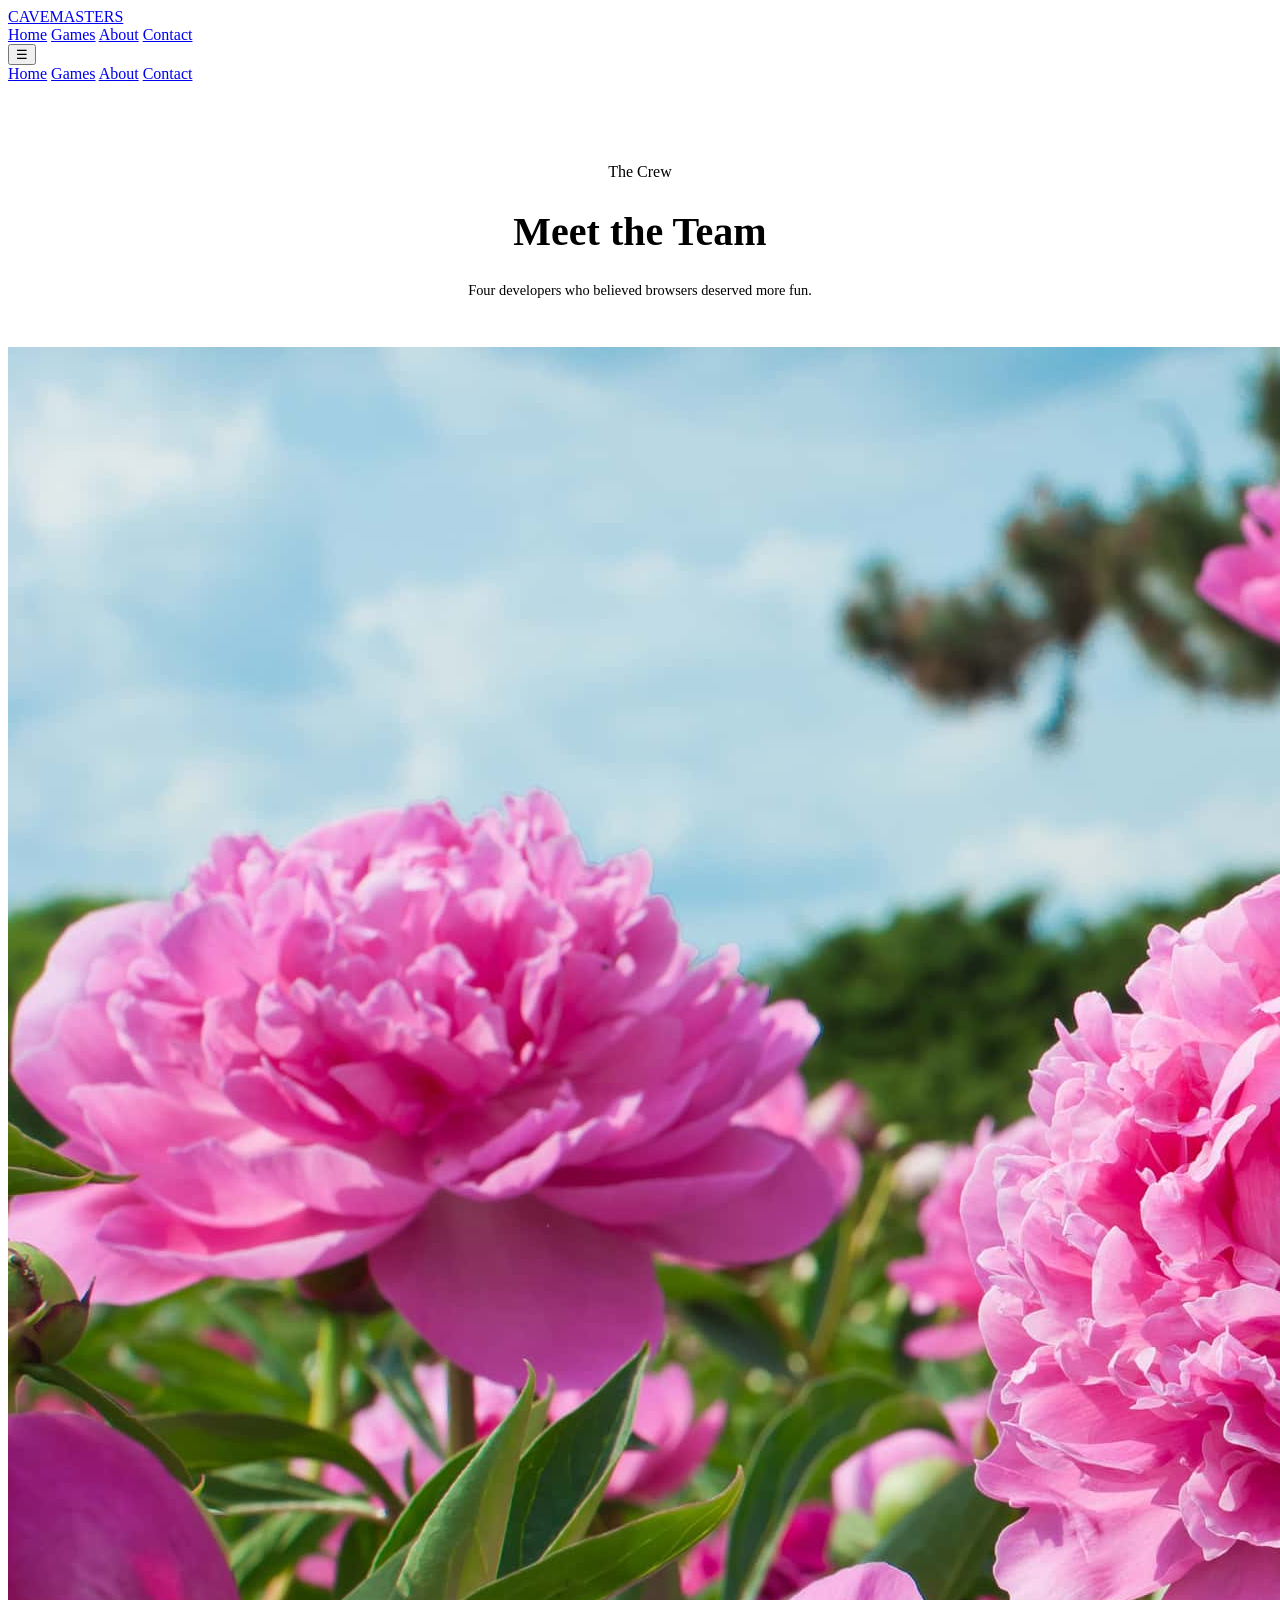
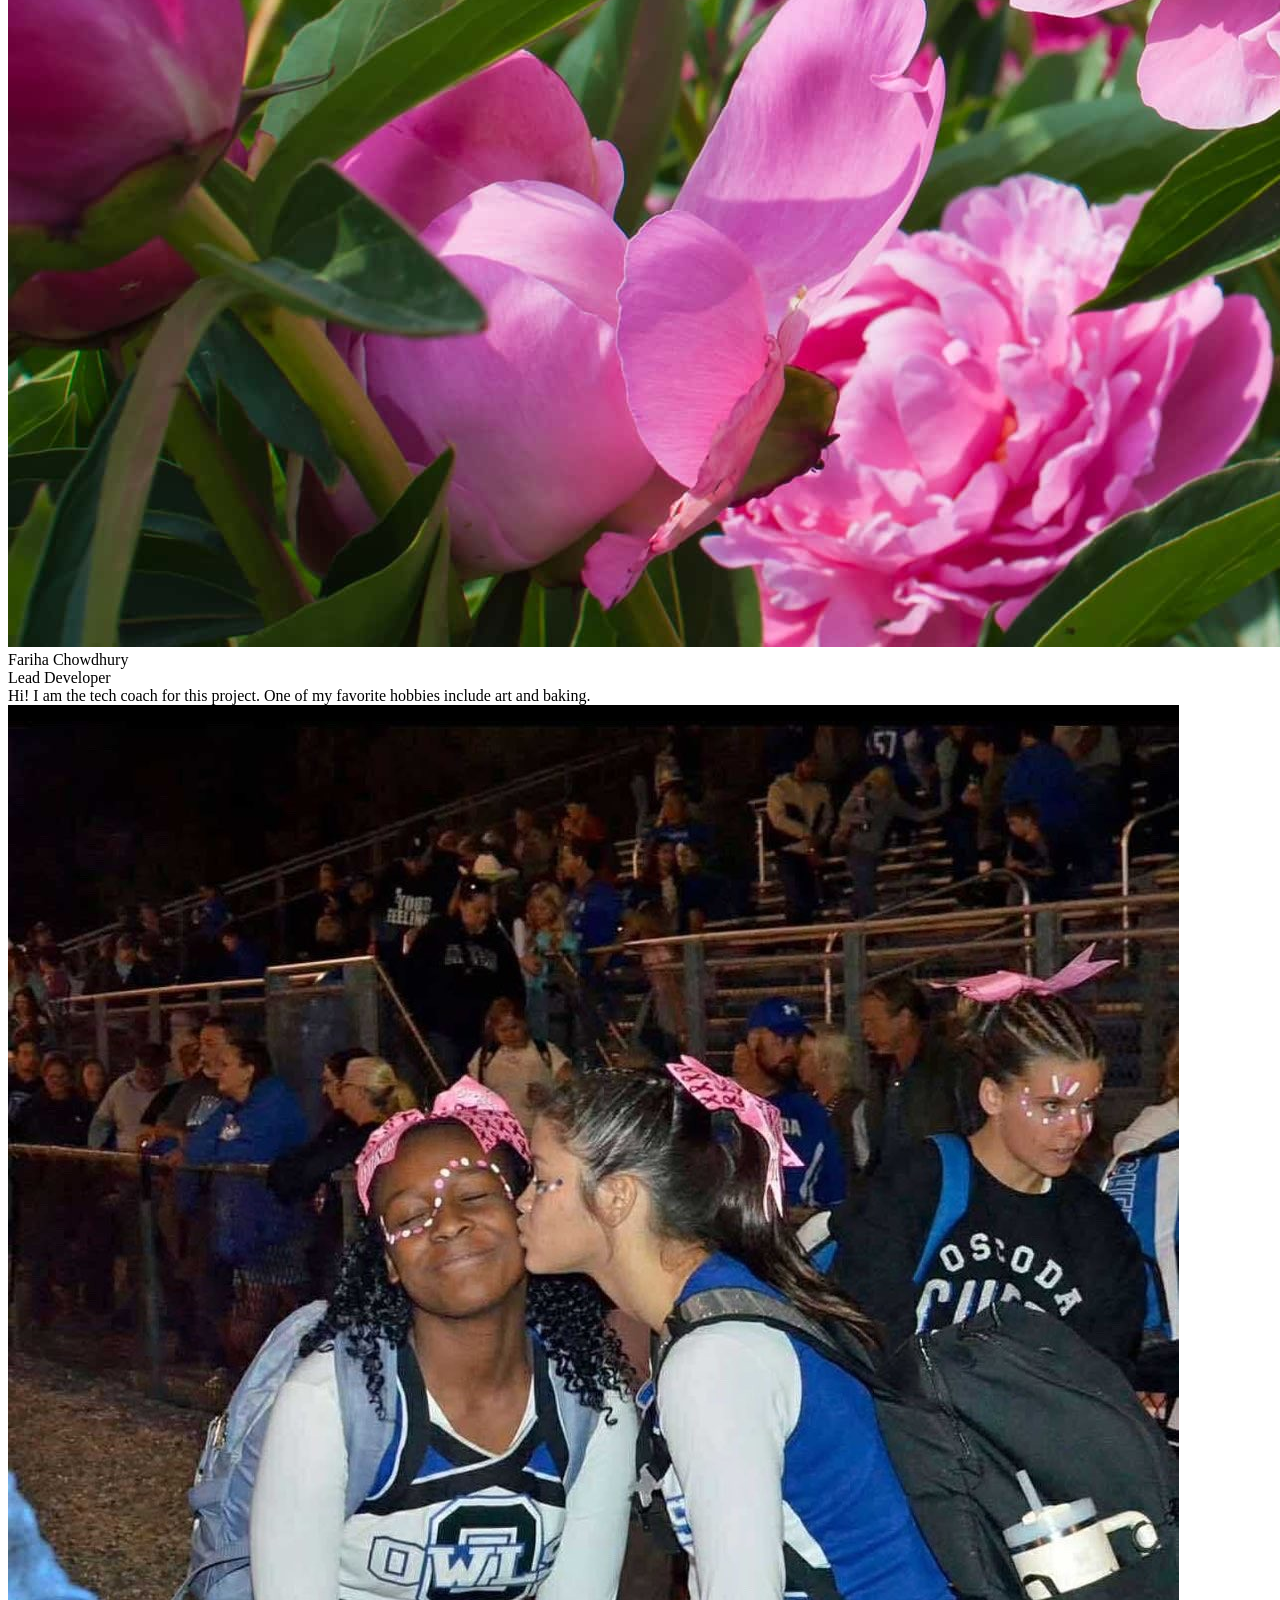
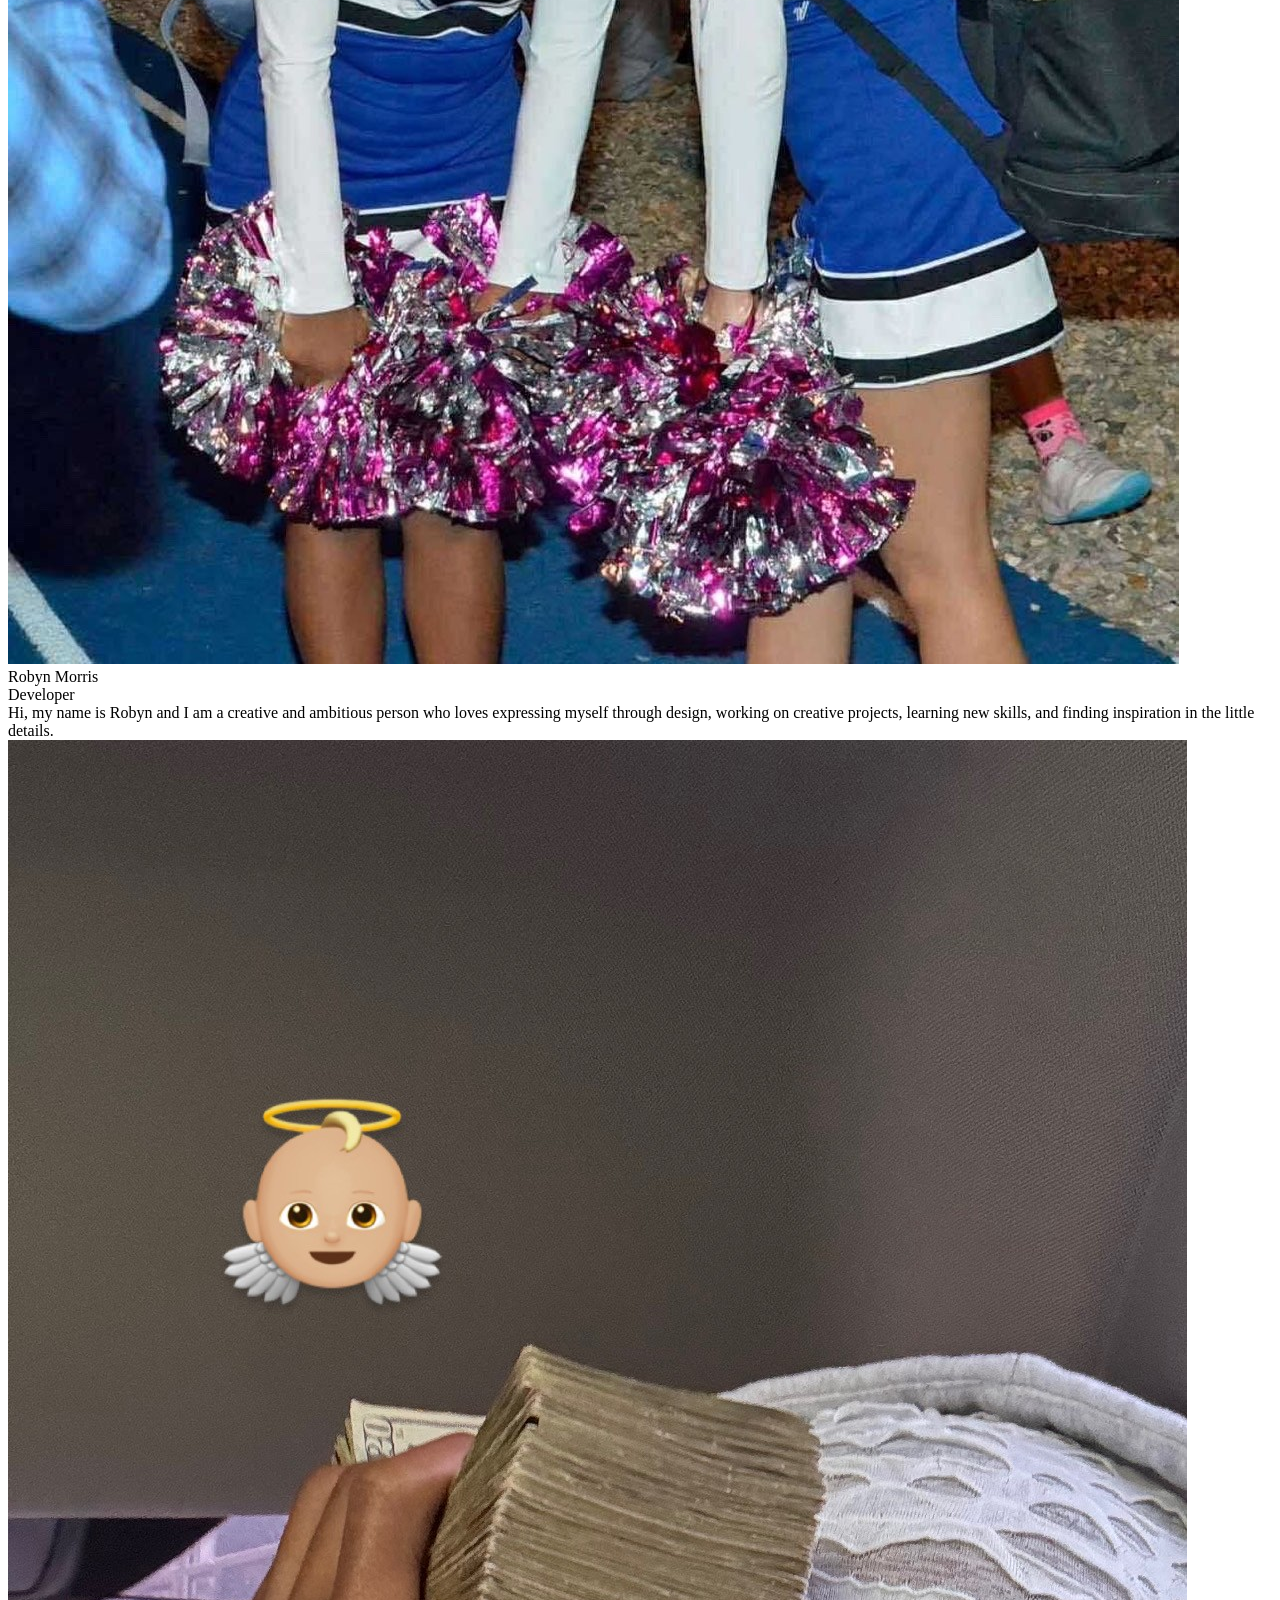
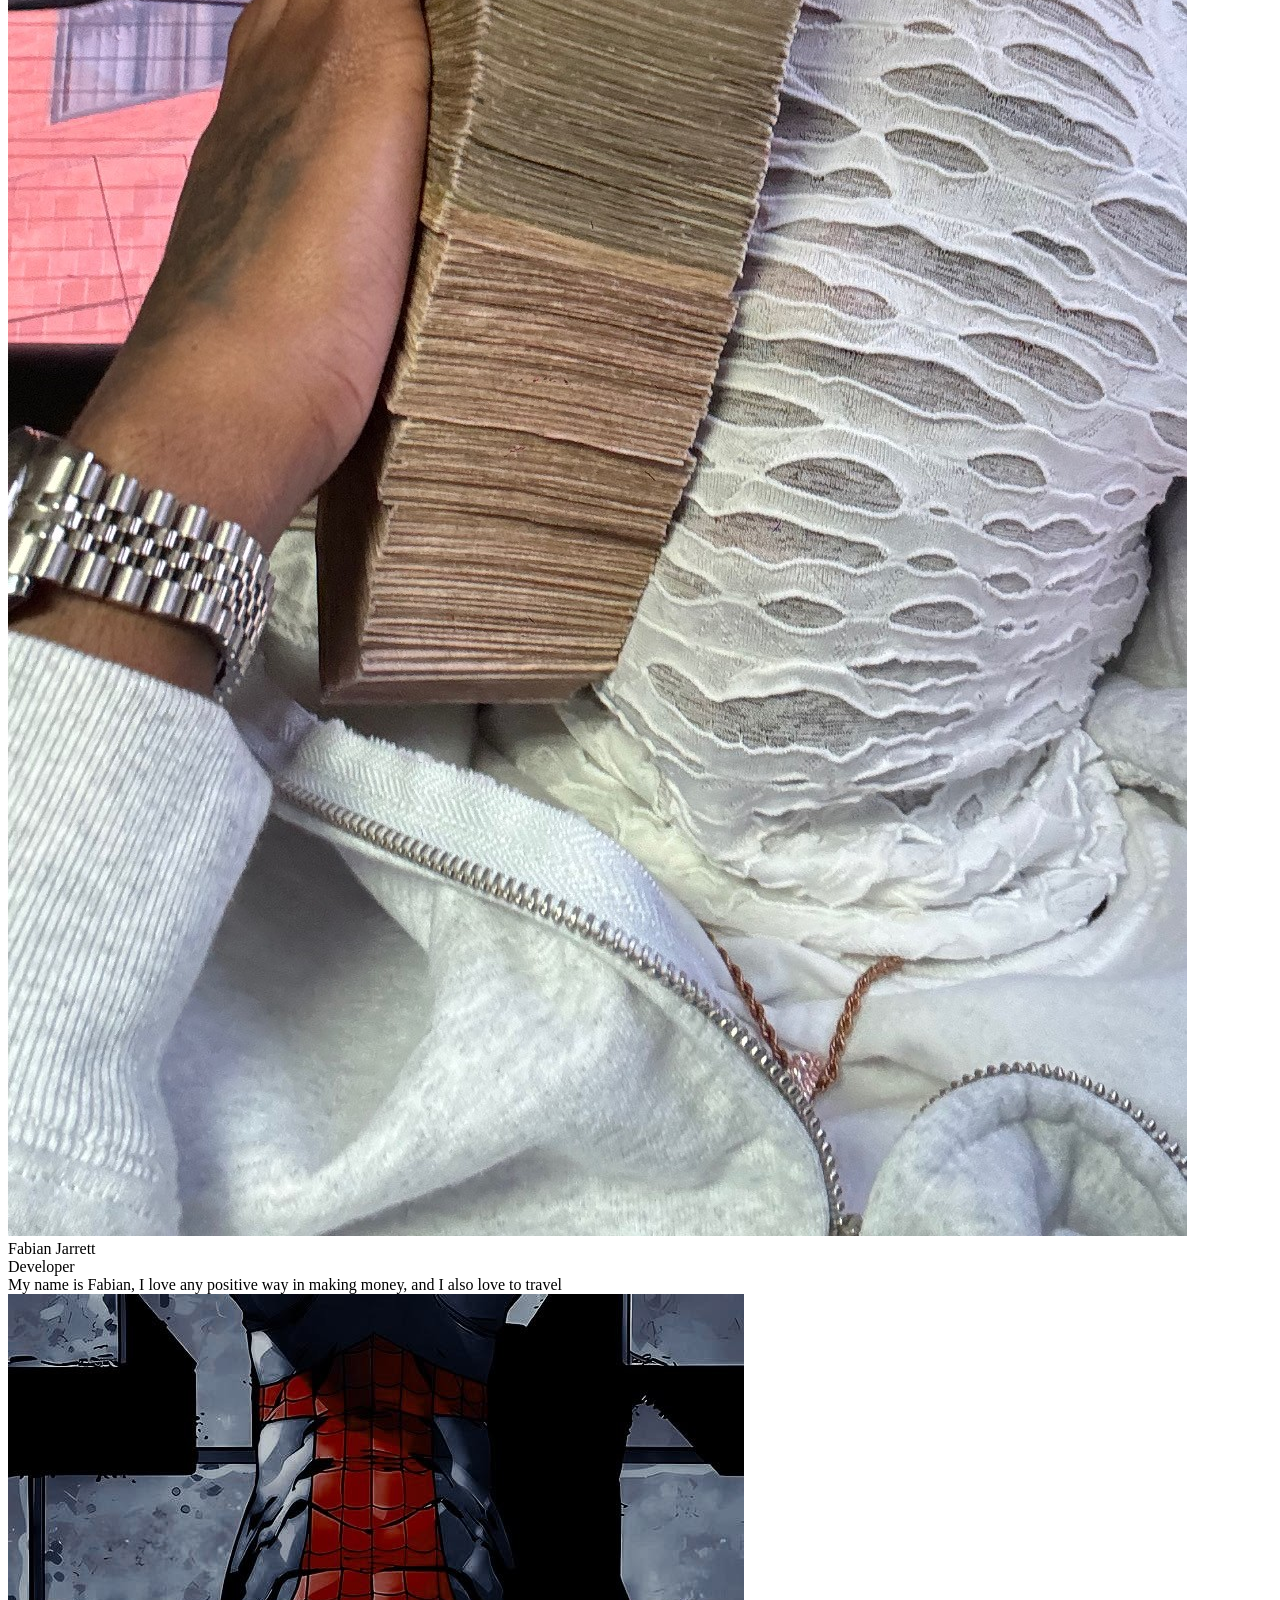
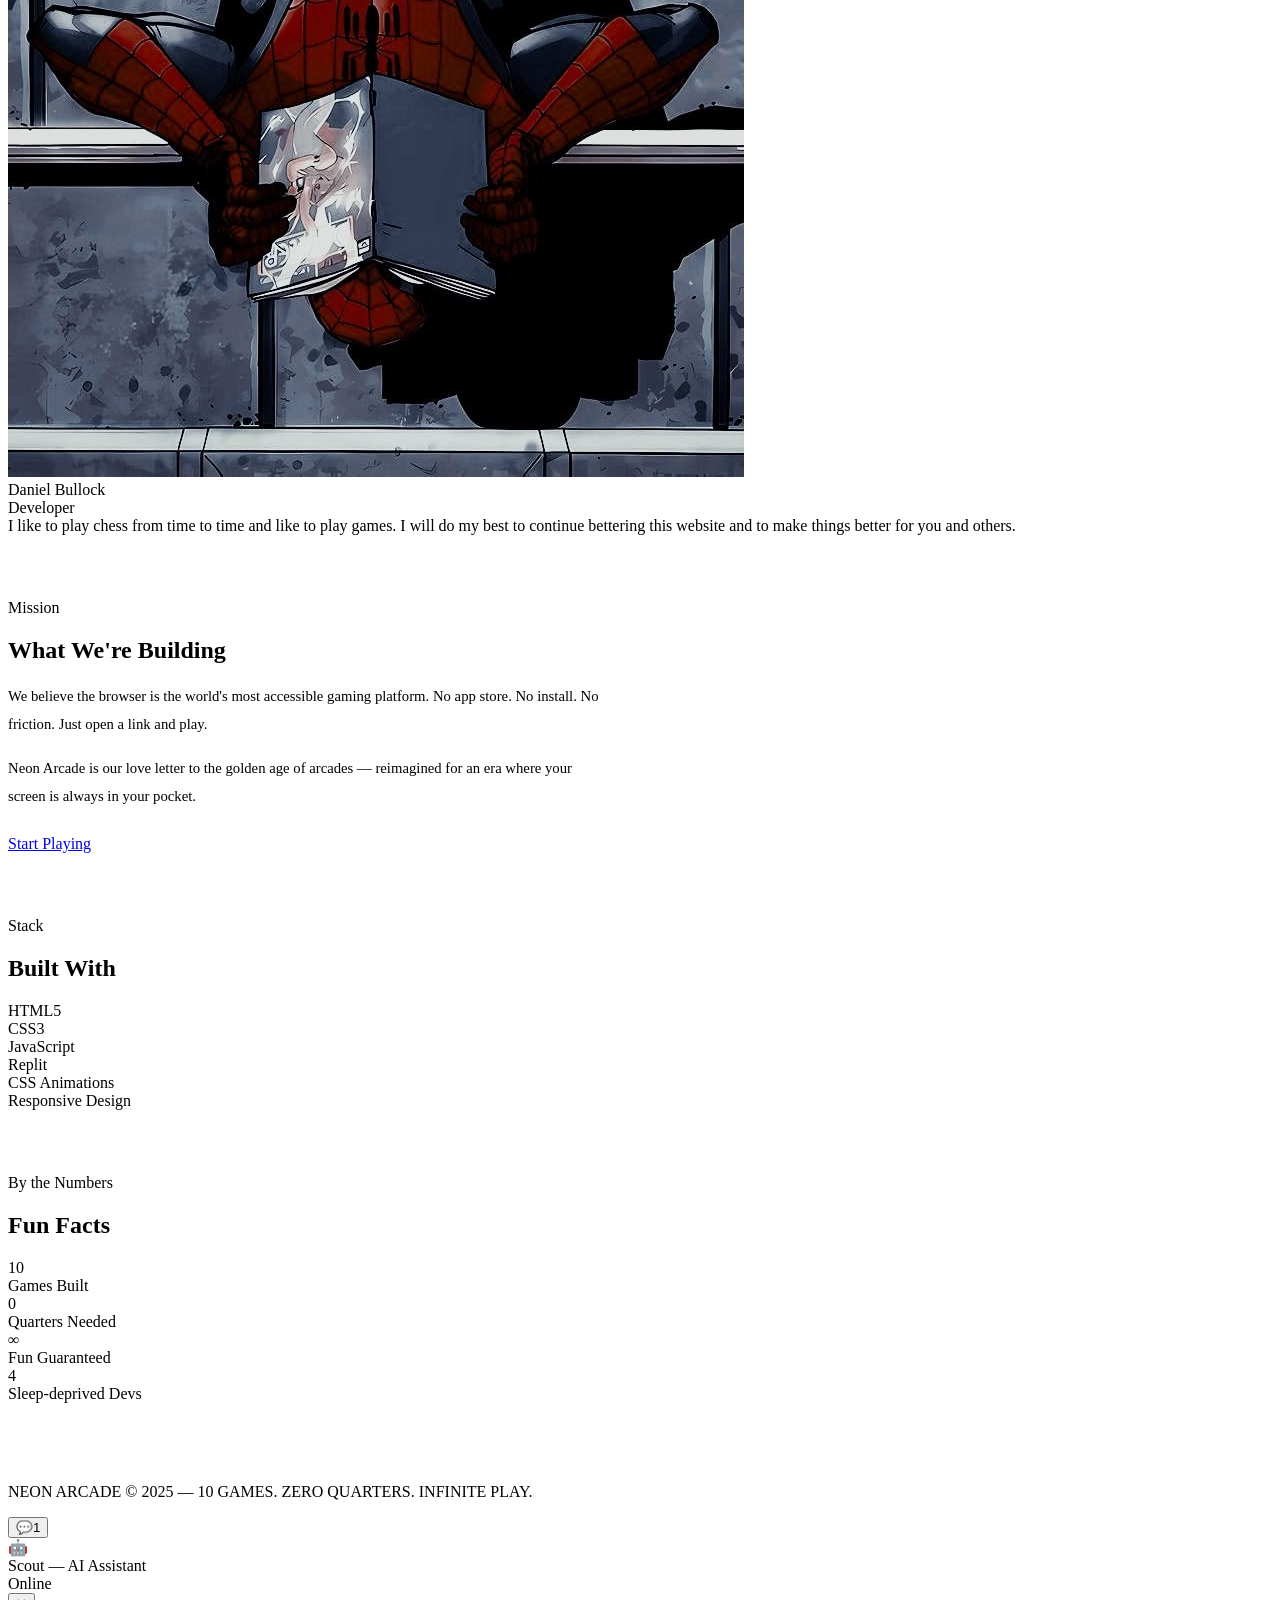
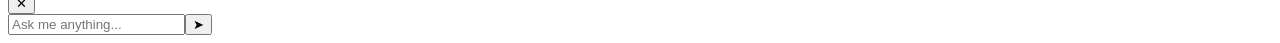
==== docs/about.html @ 4d3b4479 "Fix script source path in about.html" ====
<!DOCTYPE html>
<html lang="en">
<head>
  <meta charset="UTF-8" />
  <meta name="viewport" content="width=device-width, initial-scale=1.0" />
  <title>About — NEON ARCADE</title>
  <meta name="description" content="Meet the team behind Neon Arcade." />
  <link rel="preconnect" href="https://fonts.googleapis.com" />
  <link rel="preconnect" href="https://fonts.gstatic.com" crossorigin />
  <link href="https://fonts.googleapis.com/css2?family=Press+Start+2P&family=Inter:wght@300;400;500;600;700&family=JetBrains+Mono:wght@400;600&display=swap" rel="stylesheet" />
  <link rel="stylesheet" href="/style.css" />
</head>
<body>

  <nav id="navbar">
    <a href="index.html" class="nav-logo">CAVE<span>MASTERS</span></a>
    <div class="nav-links">
      <a href="index.html">Home</a>
      <a href="games.html">Games</a>
      <a href="about.html" class="active">About</a>
      <a href="contact.html">Contact</a>
    </div>
    <button class="nav-mobile-toggle" id="mobileToggle">&#9776;</button>
  </nav>

  <div id="mobile-menu" class="mobile-menu hidden">
    <a href="index.html">Home</a>
    <a href="games.html">Games</a>
    <a href="about.html">About</a>
    <a href="contact.html">Contact</a>
  </div>

  <main id="app">
    <div class="about-page">
      <div class="container">

        <div style="text-align:center;padding:4rem 0 3rem">
          <p class="section-label" style="justify-content:center">The Crew</p>
          <h1 class="section-title" style="font-size:2.5rem">Meet the <span>Team</span></h1>
          <p style="color:var(--text-muted);max-width:500px;margin:0 auto;font-size:0.9rem">Four developers who believed browsers deserved more fun.</p>
        </div>

        <div class="team-grid" style="margin-bottom:4rem">
          <div class="team-card">
             <div class="team-photo gold">
              <img src="Images/Fariha_Image.jpeg" alt="fariha chowdhury"
                onerror="this.style.display='none';this.parentElement.textContent='H'">
            </div>
            <div class="team-handle">Fariha Chowdhury</div>
            <div class="team-role">Lead Developer</div>
            <div class="team-bio">Hi! I am the tech coach for this project. One of my favorite hobbies include art and baking.</div>
          </div>
          <div class="team-card">
            <div class="team-photo gold">
              <img src="Images/Robyn_Image.jpg" alt="daniel bullock"
                onerror="this.style.display='none';this.parentElement.textContent='H'">
            </div>
            <div class="team-handle">Robyn Morris</div>
            <div class="team-role">Developer</div>
            <div class="team-bio">Hi, my name is Robyn and I am a creative and ambitious person who loves expressing myself through design, working on creative projects, learning new skills, and finding inspiration in the little details.</div>
          </div>
          <div class="team-card">
            <div class="team-photo gold">
              <img src="Images/Fabian_Image.jpg" alt="daniel bullock"
                onerror="this.style.display='none';this.parentElement.textContent='H'">
            </div>
            <div class="team-handle">Fabian Jarrett</div>
            <div class="team-role">Developer</div>
            <div class="team-bio">My name is Fabian, I love any positive way in making money, and I also love to travel</div>
          </div>
          <div class="team-card">
            <div class="team-photo gold">
              <img src="Images/Daniel_Image.jpg" alt="daniel bullock"
                onerror="this.style.display='none';this.parentElement.textContent='H'">
            </div>
            <div class="team-handle">Daniel Bullock</div>
            <div class="team-role">Developer</div>
            <div class="team-bio">I like to play chess from time to time and like to play games. I will do my best to continue bettering this website and to make things better for you and others.</div>
          </div>
        </div>

        <div style="margin-bottom:4rem">
          <p class="section-label">Mission</p>
          <h2 class="section-title">What We're <span>Building</span></h2>
          <p style="color:var(--text-muted);line-height:1.9;max-width:600px;font-size:0.92rem;margin-bottom:1rem">We believe the browser is the world's most accessible gaming platform. No app store. No install. No friction. Just open a link and play.</p>
          <p style="color:var(--text-muted);line-height:1.9;max-width:600px;font-size:0.92rem;margin-bottom:1.5rem">Neon Arcade is our love letter to the golden age of arcades — reimagined for an era where your screen is always in your pocket.</p>
          <a href="games.html" class="btn btn-primary">Start Playing</a>
        </div>

        <div style="margin-bottom:4rem">
          <p class="section-label">Stack</p>
          <h2 class="section-title">Built <span>With</span></h2>
          <div class="tech-grid">
            <div class="tech-badge">HTML5</div>
            <div class="tech-badge">CSS3</div>
            <div class="tech-badge">JavaScript</div>
            <div class="tech-badge">Replit</div>
            <div class="tech-badge">CSS Animations</div>
            <div class="tech-badge">Responsive Design</div>
          </div>
        </div>

        <div style="padding-bottom:4rem">
          <p class="section-label">By the Numbers</p>
          <h2 class="section-title">Fun <span>Facts</span></h2>
          <div class="fun-facts-grid">
            <div class="fun-fact"><div class="value">10</div><div class="label">Games Built</div></div>
            <div class="fun-fact"><div class="value">0</div><div class="label">Quarters Needed</div></div>
            <div class="fun-fact"><div class="value">∞</div><div class="label">Fun Guaranteed</div></div>
            <div class="fun-fact"><div class="value">4</div><div class="label">Sleep-deprived Devs</div></div>
          </div>
        </div>

      </div>
    </div>
  </main>

  <footer>
    <p>NEON ARCADE &copy; 2025 &mdash; 10 GAMES. ZERO QUARTERS. INFINITE PLAY.</p>
  </footer>

  <script src="app.js"></script>
</body>
</html>
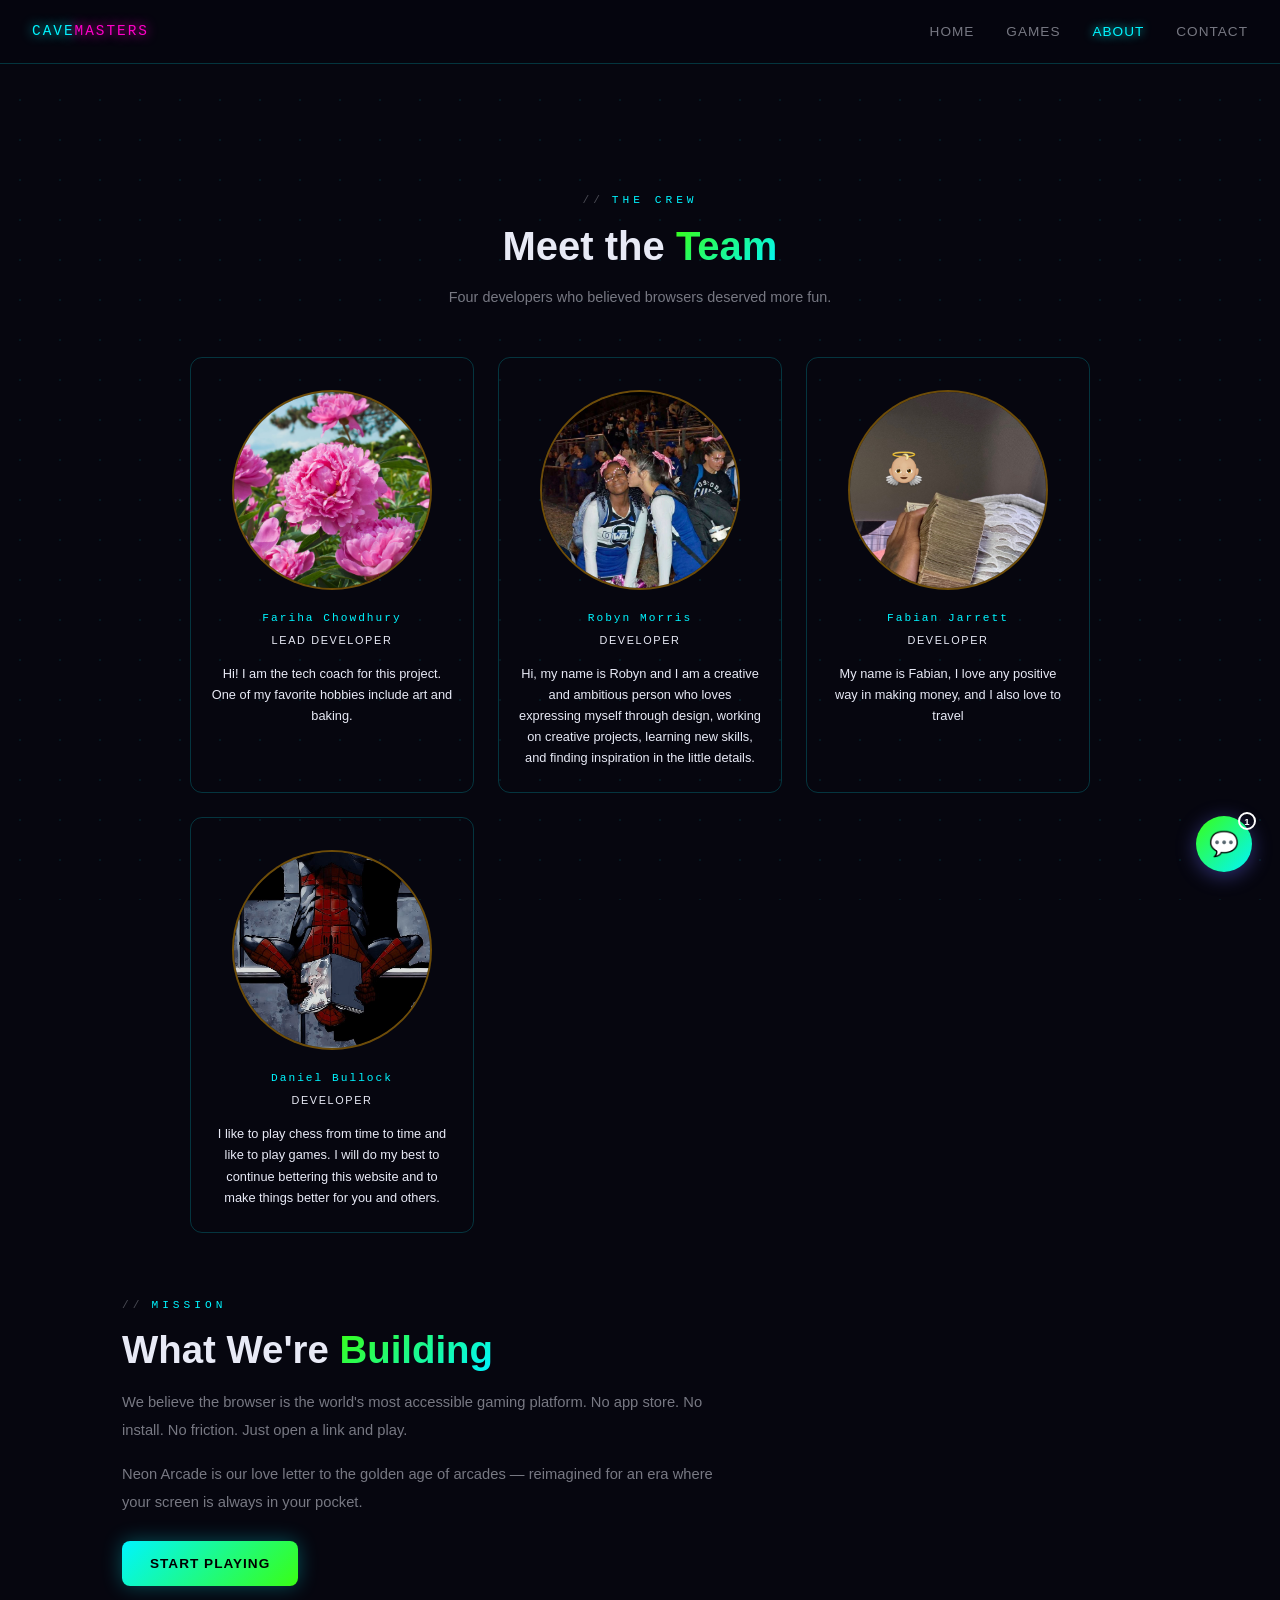
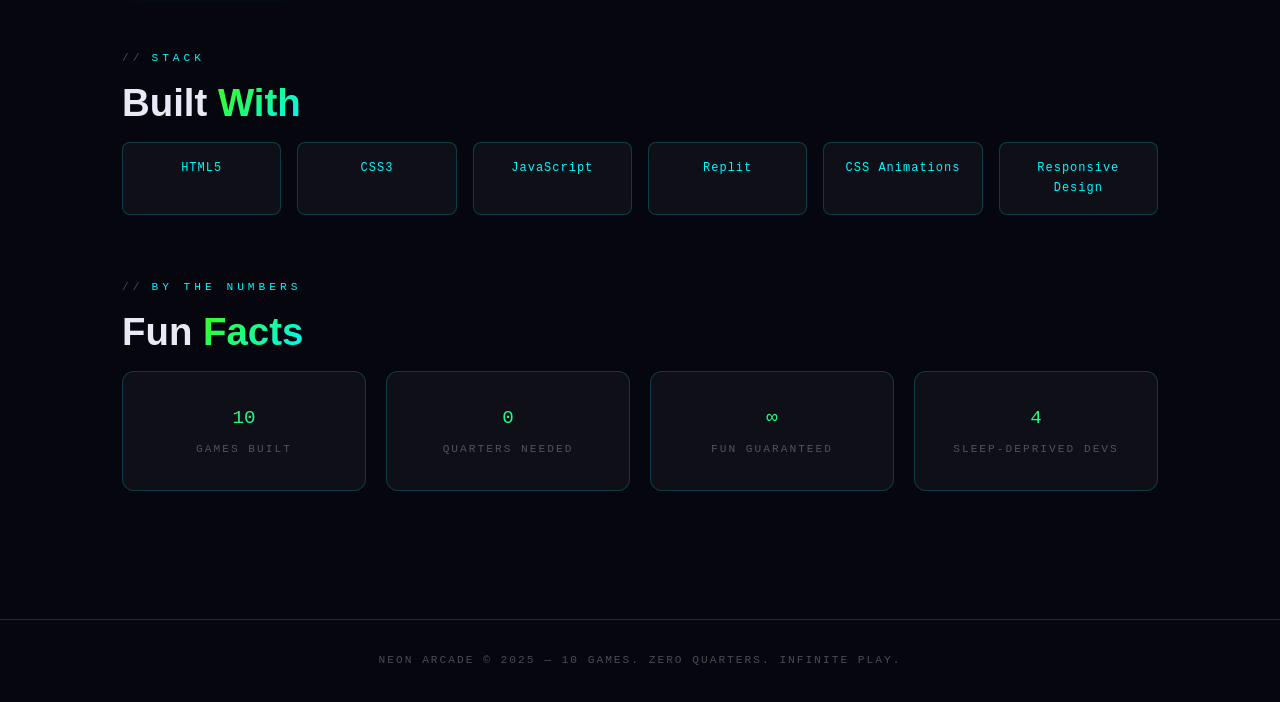
==== commit 44950352: "Fix stylesheet link path in about.html" ====
--- a/docs/about.html
+++ b/docs/about.html
@@ -8,7 +8,7 @@
   <link rel="preconnect" href="https://fonts.googleapis.com" />
   <link rel="preconnect" href="https://fonts.gstatic.com" crossorigin />
   <link href="https://fonts.googleapis.com/css2?family=Press+Start+2P&family=Inter:wght@300;400;500;600;700&family=JetBrains+Mono:wght@400;600&display=swap" rel="stylesheet" />
-  <link rel="stylesheet" href="/style.css" />
+  <link rel="stylesheet" href="style.css" />
 </head>
 <body>
 
--- a/docs/style.css
+++ b/docs/style.css
@@ -0,0 +1,741 @@
+/* =============================================
+   NEON ARCADE — Global Styles
+   Modern Sleek Retro / Synthwave Glassmorphism
+   ============================================= */
+
+:root {
+  --bg: #06060f;
+  --bg-2: #0d0d1f;
+  --message: #0404ff;
+  --surface: rgba(255,255,255,0.04);
+  --surface-hover: rgba(255,255,255,0.08);
+  --border: rgba(0, 245, 255, 0.2);
+  --border-strong: rgba(0, 245, 255, 0.5);
+  --cyan: #00f5ff;
+  --magenta: #ff00c8;
+  --purple: #8b00ff;
+  --green: #39ff14;
+  --yellow: #ffe600;
+  --text: #e8eaf6;
+  --text-muted: rgba(232, 234, 246, 0.5);
+  --text-dim: rgba(232, 234, 246, 0.3);
+  --glow-cyan: 0 0 20px rgba(0, 245, 255, 0.4);
+  --glow-magenta: 0 0 20px rgba(255, 0, 200, 0.4);
+  --glow-green: 0 0 20px rgba(57, 255, 20, 0.4);
+  --gradient: linear-gradient(135deg, var(--green), var(--cyan));
+  --gradient-2: linear-gradient(135deg, var(--purple), var(--cyan));
+  --radius: 12px;
+  --radius-sm: 8px;
+  --radius-lg: 20px;
+  --font-body: 'Inter', sans-serif;
+  --font-display: 'Press Start 2P', monospace;
+  --font-mono: 'JetBrains Mono', monospace;
+  --nav-h: 64px;
+}
+
+*, *::before, *::after { box-sizing: border-box; margin: 0; padding: 0; }
+
+html { scroll-behavior: smooth; }
+
+body {
+  background: var(--bg);
+  color: var(--text);
+  font-family: var(--font-body);
+  min-height: 100vh;
+  line-height: 1.6;
+  overflow-x: hidden;
+}
+
+/* Dot grid background */
+body::before {
+  content: '';
+  position: fixed;
+  inset: 0;
+  background-image: radial-gradient(circle, rgba(0,245,255,0.08) 1px, transparent 1px);
+  background-size: 40px 40px;
+  pointer-events: none;
+  z-index: 0;
+}
+
+/* ---- NAVBAR ---- */
+#navbar {
+  position: fixed;
+  top: 0; left: 0; right: 0;
+  height: var(--nav-h);
+  background: rgba(6, 6, 15, 0.85);
+  backdrop-filter: blur(16px);
+  -webkit-backdrop-filter: blur(16px);
+  border-bottom: 1px solid var(--border);
+  display: flex;
+  align-items: center;
+  justify-content: space-between;
+  padding: 0 2rem;
+  z-index: 1000;
+}
+
+.nav-logo {
+  font-family: var(--font-display);
+  font-size: 0.9rem;
+  color: var(--cyan);
+  text-decoration: none;
+  letter-spacing: 2px;
+  text-shadow: 0 0 12px var(--cyan);
+}
+.nav-logo span { color: var(--magenta); text-shadow: 0 0 12px var(--magenta); }
+
+.nav-links { display: flex; gap: 2rem; }
+.nav-links a {
+  color: var(--text-muted);
+  text-decoration: none;
+  font-size: 0.85rem;
+  font-weight: 500;
+  letter-spacing: 1px;
+  transition: color 0.2s, text-shadow 0.2s;
+  text-transform: uppercase;
+}
+.nav-links a:hover, .nav-links a.active {
+  color: var(--cyan);
+  text-shadow: 0 0 10px var(--cyan);
+}
+
+.nav-mobile-toggle { display: none; background: none; border: none; color: var(--cyan); font-size: 1.5rem; cursor: pointer; }
+
+.mobile-menu { display: none; position: fixed; top: var(--nav-h); left: 0; right: 0; background: rgba(6,6,15,0.97); backdrop-filter: blur(16px); z-index: 999; flex-direction: column; padding: 1rem 2rem; gap: 1rem; border-bottom: 1px solid var(--border); }
+.mobile-menu a { color: var(--text); text-decoration: none; font-size: 0.9rem; padding: 0.5rem 0; border-bottom: 1px solid var(--border); text-transform: uppercase; letter-spacing: 1px; }
+.mobile-menu:not(.hidden) { display: flex; }
+
+#app { padding-top: var(--nav-h); min-height: calc(100vh - var(--nav-h)); position: relative; z-index: 1; }
+
+footer {
+  position: relative; z-index: 1;
+  text-align: center;
+  padding: 2rem;
+  border-top: 1px solid var(--border);
+  color: var(--text-dim);
+  font-size: 0.7rem;
+  font-family: var(--font-mono);
+  letter-spacing: 2px;
+}
+
+/* ---- SHARED UTILITIES ---- */
+.page { display: none; animation: fadeIn 0.3s ease; }
+.page.active { display: block; }
+@keyframes fadeIn { from { opacity: 0; transform: translateY(10px); } to { opacity: 1; transform: translateY(0); } }
+
+.container { max-width: 1100px; margin: 0 auto; padding: 0 2rem; }
+.section { padding: 5rem 0; }
+
+.glass-card {
+  background: var(--surface);
+  border: 1px solid var(--border);
+  border-radius: var(--radius);
+  backdrop-filter: blur(10px);
+  -webkit-backdrop-filter: blur(10px);
+  padding: 1.5rem;
+  transition: all 0.3s ease;
+}
+.glass-card:hover { border-color: var(--border-strong); background: var(--surface-hover); box-shadow: var(--glow-cyan); }
+
+.btn {
+  display: inline-flex; align-items: center; justify-content: center; gap: 0.5rem;
+  padding: 0.75rem 1.75rem;
+  border-radius: var(--radius-sm);
+  font-family: var(--font-body);
+  font-weight: 600;
+  font-size: 0.85rem;
+  letter-spacing: 1px;
+  text-transform: uppercase;
+  cursor: pointer;
+  transition: all 0.2s ease;
+  border: none;
+  text-decoration: none;
+}
+.btn-primary {
+  background: linear-gradient(135deg, var(--cyan), var(--green));
+  color: #000;
+  box-shadow: 0 0 20px rgba(0,245,255,0.3);
+}
+.btn-primary:hover { transform: translateY(-2px); box-shadow: 0 0 30px rgba(0,245,255,0.5), 0 8px 20px rgba(0,0,0,0.3); }
+
+.btn-secondary {
+  background: transparent;
+  color: var(--green);
+  border: 1px solid var(--green);
+}
+.btn-secondary:hover { background: rgba(11, 210, 25, 0.1); box-shadow: var(--glow-green); transform: translateY(-2px); }
+
+.btn-play {
+  background: linear-gradient(135deg, var(--cyan), var(--magenta));
+  color: #000;
+  font-weight: 700;
+  padding: 0.6rem 1.2rem;
+  border-radius: 6px;
+  font-size: 0.75rem;
+  letter-spacing: 2px;
+}
+.btn-play:hover { transform: scale(1.05); box-shadow: 0 0 20px rgba(255,0,200,0.4); }
+
+.tag {
+  display: inline-block;
+  padding: 0.2rem 0.6rem;
+  border-radius: 4px;
+  font-size: 0.65rem;
+  font-weight: 600;
+  letter-spacing: 1px;
+  text-transform: uppercase;
+}
+
+/* Display headings */
+.display-heading {
+  font-family: var(--font-display);
+  font-size: clamp(2rem, 6vw, 5rem);
+  line-height: 1.2;
+  background: var(--gradient);
+  -webkit-background-clip: text;
+  -webkit-text-fill-color: transparent;
+  background-clip: text;
+}
+
+.section-label {
+  font-family: var(--font-mono);
+  font-size: 0.7rem;
+  color: var(--cyan);
+  letter-spacing: 4px;
+  text-transform: uppercase;
+  margin-bottom: 0.75rem;
+  display: flex; align-items: center; gap: 0.5rem;
+}
+.section-label::before { content: '//'; color: var(--text-dim); }
+
+.section-title {
+  font-size: clamp(1.5rem, 3vw, 2.5rem);
+  font-weight: 700;
+  color: var(--text);
+  margin-bottom: 1rem;
+  line-height: 1.2;
+}
+.section-title span { background: var(--gradient); -webkit-background-clip: text; -webkit-text-fill-color: transparent; background-clip: text; }
+
+/* ---- HOME PAGE ---- */
+#page-home {}
+
+.hero {
+  min-height: calc(100vh - var(--nav-h));
+  display: flex;
+  flex-direction: column;
+  align-items: center;
+  justify-content: center;
+  text-align: center;
+  padding: 4rem 2rem;
+  position: relative;
+  overflow: hidden;
+}
+
+.hero-glow {
+  position: absolute;
+  width: 600px; height: 600px;
+  border-radius: 50%;
+  filter: blur(120px);
+  pointer-events: none;
+}
+.hero-glow-1 { background: rgba(20, 100, 114, 0.478); top: -100px; left: -100px; }
+.hero-glow-2 { background: rgba(212, 0, 255, 0.225); bottom: -100px; right: -100px; }
+
+.hero-label {
+  font-family: var(--font-mono);
+  font-size: 0.7rem;
+  color: var(--magenta);
+  letter-spacing: 4px;
+  text-transform: uppercase;
+  margin-bottom: 1.5rem;
+  animation: pulse 2s ease-in-out infinite;
+}
+@keyframes pulse { 0%,100% { opacity: 1; } 50% { opacity: 0.5; } }
+
+.hero-title {
+  font-family: var(--font-display);
+  font-size: clamp(2.5rem, 8vw, 6rem);
+  line-height: 1.1;
+  margin-bottom: 0.5rem;
+}
+.hero-title .line1 { color: var(--cyan); text-shadow: 0 0 40px rgba(0,245,255,0.6); display: block; }
+.hero-title .line2 { color: var(--magenta); text-shadow: 0 0 40px rgba(255,0,200,0.6); display: block; }
+
+.hero-tagline {
+  font-size: 1rem;
+  color: var(--text-muted);
+  letter-spacing: 3px;
+  text-transform: uppercase;
+  margin: 1.5rem 0 2.5rem;
+  font-family: var(--font-mono);
+}
+
+.hero-cta { display: flex; gap: 1rem; flex-wrap: wrap; justify-content: center; margin-bottom: 4rem; }
+
+.hero-stats {
+  display: flex;
+  gap: 3rem;
+  flex-wrap: wrap;
+  justify-content: center;
+}
+.hero-stat { text-align: center; }
+.hero-stat .value { font-family: var(--font-display); font-size: 1.5rem; color: var(--cyan); text-shadow: 0 0 20px rgba(0,245,255,0.5); display: block; }
+.hero-stat .label { font-size: 0.65rem; color: var(--text-dim); letter-spacing: 2px; text-transform: uppercase; font-family: var(--font-mono); }
+
+/* Home About section */
+.home-about { background: var(--bg-2); border-top: 1px solid var(--border); border-bottom: 1px solid var(--border); }
+.about-grid { display: grid; grid-template-columns: 1fr 1fr; gap: 3rem; align-items: center; }
+@media (max-width: 768px) { .about-grid { grid-template-columns: 1fr; } }
+.about-visual {
+  aspect-ratio: 1;
+  max-width: 300px;
+  background: var(--surface);
+  border: 1px solid var(--border);
+  border-radius: var(--radius-lg);
+  display: flex; align-items: center; justify-content: center;
+  font-family: var(--font-display);
+  font-size: 4rem;
+  color: var(--cyan);
+  text-shadow: 0 0 40px rgba(0,245,255,0.6);
+  box-shadow: inset 0 0 60px rgba(0,245,255,0.05);
+  margin: 0 auto;
+}
+
+/* Game preview strip on home */
+.games-strip { display: flex; gap: 1rem; overflow-x: auto; padding: 1rem 0; scrollbar-width: none; }
+.games-strip::-webkit-scrollbar { display: none; }
+.strip-card {
+  flex: 0 0 auto;
+  width: 160px;
+  padding: 1.25rem;
+  background: var(--surface);
+  border: 1px solid var(--border);
+  border-radius: var(--radius);
+  text-align: center;
+  cursor: pointer;
+  transition: all 0.25s ease;
+  text-decoration: none;
+  display: block;
+}
+.strip-card:hover { border-color: var(--border-strong); transform: translateY(-4px); box-shadow: var(--glow-cyan); }
+.strip-card .strip-icon { font-size: 2rem; margin-bottom: 0.75rem; display: block; }
+.strip-card .strip-name { font-family: var(--font-display); font-size: 0.45rem; color: var(--text); letter-spacing: 1px; line-height: 1.4; }
+
+/* Home CTA section */
+.home-cta-section { text-align: center; }
+.home-cta-section .section-title { font-size: 2rem; }
+.home-cta-buttons { display: flex; gap: 1rem; justify-content: center; flex-wrap: wrap; margin-top: 2rem; }
+
+/* ---- GAMES PAGE ---- */
+.games-header { padding: 4rem 0 2rem; text-align: center; }
+.games-search {
+  position: relative;
+  max-width: 400px;
+  margin: 2rem auto;
+}
+.games-search input {
+  width: 100%;
+  padding: 0.75rem 1rem 0.75rem 2.5rem;
+  background: var(--surface);
+  border: 1px solid var(--border);
+  border-radius: var(--radius-sm);
+  color: var(--text);
+  font-family: var(--font-body);
+  font-size: 0.9rem;
+  outline: none;
+  transition: border-color 0.2s, box-shadow 0.2s;
+}
+.games-search input:focus { border-color: var(--border-strong); box-shadow: var(--glow-cyan); }
+.games-search input::placeholder { color: var(--text-dim); }
+.games-search .search-icon { position: absolute; left: 0.75rem; top: 50%; transform: translateY(-50%); color: var(--text-dim); font-size: 0.9rem; }
+
+.games-grid { display: grid; grid-template-columns: repeat(auto-fill, minmax(300px, 1fr)); gap: 1.25rem; padding-bottom: 4rem; }
+
+.game-card {
+  background: var(--surface);
+  border: 1px solid var(--border);
+  border-radius: var(--radius);
+  padding: 1.5rem;
+  cursor: pointer;
+  transition: all 0.3s ease;
+  display: flex; flex-direction: column; gap: 0.75rem;
+  position: relative; overflow: hidden;
+}
+.game-card::before {
+  content: '';
+  position: absolute;
+  top: 0; left: 0; right: 0;
+  height: 2px;
+  background: var(--gradient);
+  opacity: 0;
+  transition: opacity 0.3s;
+}
+.game-card:hover { border-color: var(--border-strong); transform: translateY(-4px); box-shadow: 0 8px 32px rgba(0,0,0,0.4), var(--glow-cyan); }
+.game-card:hover::before { opacity: 1; }
+
+.game-card-top { display: flex; align-items: flex-start; justify-content: space-between; gap: 1rem; }
+.game-icon { font-size: 2.5rem; }
+.game-tag { font-size: 0.6rem; letter-spacing: 1px; padding: 0.2rem 0.5rem; background: rgba(0,245,255,0.1); border: 1px solid rgba(0,245,255,0.3); color: var(--cyan); border-radius: 4px; }
+.game-name { font-family: var(--font-display); font-size: 0.6rem; color: var(--text); letter-spacing: 1px; line-height: 1.5; }
+.game-desc { font-size: 0.82rem; color: var(--text-muted); line-height: 1.6; flex: 1; }
+.game-footer { display: flex; align-items: center; justify-content: space-between; margin-top: 0.5rem; }
+.game-score { font-family: var(--font-mono); font-size: 0.65rem; color: var(--text-dim); }
+.game-score .score-val { color: var(--yellow); }
+
+/* ---- GAME SCREEN (inside game page) ---- */
+.game-screen { max-width: 800px; margin: 0 auto; padding: 3rem 2rem; }
+.game-screen-header { display: flex; align-items: center; gap: 1rem; margin-bottom: 2rem; }
+.back-btn { background: none; border: 1px solid var(--border); color: var(--text-muted); padding: 0.5rem 1rem; border-radius: var(--radius-sm); cursor: pointer; font-size: 0.8rem; transition: all 0.2s; }
+.back-btn:hover { border-color: var(--cyan); color: var(--cyan); }
+.game-screen-title { font-family: var(--font-display); font-size: 0.8rem; color: var(--text); letter-spacing: 2px; }
+
+.game-body { background: var(--surface); border: 1px solid var(--border); border-radius: var(--radius-lg); padding: 2rem; }
+
+/* Game inputs */
+input[type="text"], input[type="number"], textarea, select {
+  background: rgba(255,255,255,0.04);
+  border: 1px solid var(--border);
+  color: var(--text);
+  font-family: var(--font-body);
+  padding: 0.6rem 0.9rem;
+  border-radius: var(--radius-sm);
+  outline: none;
+  font-size: 0.9rem;
+  transition: border-color 0.2s, box-shadow 0.2s;
+  width: 100%;
+}
+input:focus, textarea:focus, select:focus { border-color: var(--border-strong); box-shadow: var(--glow-cyan); }
+select option { background: var(--bg-2); }
+
+/* Stat pill */
+.stat-pill { display: inline-flex; flex-direction: column; align-items: center; background: var(--surface); border: 1px solid var(--border); border-radius: var(--radius-sm); padding: 0.5rem 1rem; min-width: 80px; }
+.stat-pill .pill-val { font-family: var(--font-mono); font-size: 1.2rem; color: var(--cyan); font-weight: 600; }
+.stat-pill .pill-label { font-size: 0.6rem; color: var(--text-dim); letter-spacing: 1px; text-transform: uppercase; }
+
+/* Result overlay */
+.result-overlay { text-align: center; padding: 2rem; }
+.result-emoji { font-size: 4rem; margin-bottom: 1rem; display: block; }
+.result-title { font-family: var(--font-display); font-size: 1rem; margin-bottom: 0.5rem; }
+.result-sub { color: var(--text-muted); font-size: 0.85rem; margin-bottom: 1.5rem; }
+
+/* RPS buttons */
+.rps-choices { display: flex; gap: 1rem; justify-content: center; flex-wrap: wrap; margin: 1.5rem 0; }
+.rps-btn {
+  width: 100px; height: 100px;
+  background: var(--surface);
+  border: 2px solid var(--border);
+  border-radius: var(--radius);
+  font-size: 2.5rem;
+  cursor: pointer;
+  transition: all 0.2s;
+  display: flex; align-items: center; justify-content: center;
+}
+.rps-btn:hover { border-color: var(--cyan); transform: scale(1.08); box-shadow: var(--glow-cyan); }
+.rps-btn.selected { border-color: var(--magenta); box-shadow: var(--glow-magenta); }
+
+/* Memory grid */
+.memory-grid { display: grid; gap: 0.6rem; }
+.mem-card {
+  aspect-ratio: 1;
+  background: var(--surface);
+  border: 1px solid var(--border);
+  border-radius: var(--radius-sm);
+  display: flex; align-items: center; justify-content: center;
+  font-size: 1.8rem;
+  cursor: pointer;
+  transition: all 0.3s;
+  perspective: 600px;
+}
+.mem-card.flipped, .mem-card.matched { border-color: var(--cyan); background: rgba(0,245,255,0.08); }
+.mem-card.matched { border-color: var(--green); background: rgba(57,255,20,0.08); box-shadow: var(--glow-green); }
+.mem-card .card-back { display: none; font-size: 1.2rem; color: var(--text-dim); }
+.mem-card:not(.flipped):not(.matched) .card-face { display: none; }
+.mem-card:not(.flipped):not(.matched) .card-back { display: flex; }
+
+/* Clicker */
+.clicker-center { text-align: center; }
+.click-btn {
+  width: 180px; height: 180px;
+  border-radius: 50%;
+  background: radial-gradient(circle, rgba(0,245,255,0.15), rgba(0,245,255,0.03));
+  border: 2px solid var(--cyan);
+  font-family: var(--font-display);
+  font-size: 0.55rem;
+  color: var(--cyan);
+  cursor: pointer;
+  transition: all 0.15s;
+  display: flex; flex-direction: column; align-items: center; justify-content: center; gap: 0.5rem;
+  box-shadow: var(--glow-cyan);
+  letter-spacing: 2px;
+  position: relative;
+  overflow: hidden;
+}
+.click-btn:active { transform: scale(0.95); box-shadow: 0 0 40px rgba(0,245,255,0.6); }
+.click-coin { font-size: 2rem; }
+.upgrades-grid { display: grid; grid-template-columns: 1fr; gap: 0.75rem; }
+.upgrade-btn {
+  background: var(--surface);
+  border: 1px solid var(--border);
+  color: var(--text);
+  padding: 1rem;
+  border-radius: var(--radius-sm);
+  cursor: pointer;
+  transition: all 0.2s;
+  text-align: left;
+  display: flex; align-items: center; justify-content: space-between; gap: 1rem;
+}
+.upgrade-btn:hover:not(:disabled) { border-color: var(--cyan); background: rgba(0,245,255,0.06); }
+.upgrade-btn:disabled { opacity: 0.4; cursor: not-allowed; }
+.upgrade-info { display: flex; flex-direction: column; gap: 0.2rem; }
+.upgrade-name { font-weight: 600; font-size: 0.85rem; }
+.upgrade-desc { font-size: 0.7rem; color: var(--text-muted); }
+.upgrade-cost { font-family: var(--font-mono); color: var(--yellow); font-size: 0.85rem; white-space: nowrap; }
+.upgrade-owned { font-family: var(--font-mono); color: var(--cyan); font-size: 0.75rem; }
+
+/* Snake grid */
+#snake-canvas { background: var(--bg-2); border: 1px solid var(--border); border-radius: var(--radius-sm); display: block; margin: 0 auto; }
+
+/* Reflex */
+.reflex-screen { min-height: 280px; border-radius: var(--radius); display: flex; flex-direction: column; align-items: center; justify-content: center; cursor: pointer; transition: background 0.1s; user-select: none; }
+.reflex-screen.ready { background: rgba(255,255,255,0.03); border: 2px solid var(--border); }
+.reflex-screen.waiting { background: rgba(255,230,0,0.08); border: 2px solid rgba(255,230,0,0.4); }
+.reflex-screen.go { background: rgba(57,255,20,0.12); border: 2px solid var(--green); box-shadow: var(--glow-green); }
+.reflex-screen.early { background: rgba(255,0,0,0.1); border: 2px solid rgba(255,0,0,0.5); }
+.reflex-title { font-family: var(--font-display); font-size: 1.2rem; }
+.reflex-sub { color: var(--text-muted); margin-top: 0.5rem; }
+
+/* Mole grid */
+.mole-grid { display: grid; gap: 1rem; }
+.mole-hole {
+  aspect-ratio: 1;
+  background: var(--surface);
+  border: 2px solid var(--border);
+  border-radius: 50%;
+  display: flex; align-items: center; justify-content: center;
+  font-size: 2.5rem;
+  cursor: pointer;
+  transition: all 0.15s;
+  user-select: none;
+}
+.mole-hole.active { background: rgba(0,245,255,0.1); border-color: var(--cyan); box-shadow: var(--glow-cyan); }
+.mole-hole.active:active { transform: scale(0.9); }
+
+/* Tic tac toe */
+.ttt-grid { display: grid; grid-template-columns: repeat(3,1fr); gap: 0.5rem; max-width: 300px; margin: 0 auto; }
+.ttt-cell {
+  aspect-ratio: 1;
+  background: var(--surface);
+  border: 1px solid var(--border);
+  border-radius: var(--radius-sm);
+  display: flex; align-items: center; justify-content: center;
+  font-size: 2.5rem;
+  cursor: pointer;
+  transition: all 0.2s;
+}
+.ttt-cell:hover:empty { background: rgba(0,245,255,0.06); }
+.ttt-cell.x { color: var(--cyan); text-shadow: 0 0 15px var(--cyan); }
+.ttt-cell.o { color: var(--magenta); text-shadow: 0 0 15px var(--magenta); }
+.ttt-cell.win { background: rgba(57,255,20,0.1); border-color: var(--green); }
+
+/* Timer bars */
+.timer-bar { height: 6px; background: var(--surface); border-radius: 99px; overflow: hidden; margin-bottom: 1rem; }
+.timer-fill { height: 100%; background: var(--gradient); border-radius: 99px; transition: width 0.5s linear; }
+.timer-fill.urgent { background: linear-gradient(90deg, var(--yellow), red); }
+
+/* History list */
+.history-list { display: flex; flex-direction: column; gap: 0.4rem; margin-top: 1rem; }
+.history-item { display: flex; justify-content: space-between; font-family: var(--font-mono); font-size: 0.75rem; color: var(--text-muted); padding: 0.3rem 0; border-bottom: 1px solid rgba(255,255,255,0.05); }
+.history-item .val { color: var(--cyan); }
+
+/* Math */
+.math-equation { font-family: var(--font-display); font-size: clamp(1.5rem, 5vw, 3rem); text-align: center; color: var(--text); letter-spacing: 4px; margin: 2rem 0; line-height: 1.5; }
+.math-equation .op { color: var(--magenta); }
+.math-equation .eq { color: var(--text-dim); }
+.math-equation .answer { color: var(--cyan); }
+
+/* Scramble */
+.scramble-word { font-family: var(--font-display); font-size: clamp(1.5rem, 5vw, 2.5rem); text-align: center; letter-spacing: 8px; color: var(--cyan); text-shadow: 0 0 20px rgba(0,245,255,0.4); margin: 2rem 0; }
+
+/* ---- ABOUT PAGE ---- */
+.about-page { padding: 4rem 0; }
+.team-grid { display: grid; grid-template-columns: repeat(auto-fill, minmax(220px, 1fr)); gap: 1.25rem; }
+.team-card {
+  background: var(--surface);
+  border: 1px solid var(--border);
+  border-radius: var(--radius);
+  padding: 2rem 1.5rem;
+  text-align: center;
+  transition: all 0.3s;
+}
+.team-card:hover { border-color: var(--border-strong); transform: translateY(-4px); box-shadow: var(--glow-cyan); }
+.team-avatar {
+  width: 72px; height: 72px;
+  border-radius: 50%;
+  margin: 0 auto 1rem;
+  display: flex; align-items: center; justify-content: center;
+  font-family: var(--font-display);
+  font-size: 0.8rem;
+  font-weight: bold;
+}
+.team-handle { font-family: var(--font-mono); font-size: 0.7rem; color: var(--cyan); letter-spacing: 2px; margin-bottom: 0.25rem; }
+.team-role { font-size: 0.75rem; color: var(--text-muted); margin-bottom: 0.75rem; font-weight: 500; }
+.team-bio { font-size: 0.8rem; color: var(--text-dim); line-height: 1.6; }
+
+.tech-grid { display: grid; grid-template-columns: repeat(auto-fill, minmax(150px, 1fr)); gap: 1rem; }
+.tech-badge {
+  background: var(--surface);
+  border: 1px solid var(--border);
+  border-radius: var(--radius-sm);
+  padding: 1rem;
+  text-align: center;
+  font-family: var(--font-mono);
+  font-size: 0.75rem;
+  color: var(--cyan);
+  letter-spacing: 1px;
+  transition: all 0.2s;
+}
+.tech-badge:hover { border-color: var(--cyan); box-shadow: var(--glow-cyan); }
+
+.fun-facts-grid { display: grid; grid-template-columns: repeat(auto-fill, minmax(200px, 1fr)); gap: 1.25rem; }
+.fun-fact {
+  background: var(--surface);
+  border: 1px solid var(--border);
+  border-radius: var(--radius);
+  padding: 2rem;
+  text-align: center;
+}
+.fun-fact .value { font-family: var(--font-display); font-size: 1.2rem; background: var(--gradient); -webkit-background-clip: text; -webkit-text-fill-color: transparent; background-clip: text; margin-bottom: 0.5rem; line-height: 1.5; }
+.fun-fact .label { font-size: 0.7rem; color: var(--text-dim); letter-spacing: 2px; text-transform: uppercase; font-family: var(--font-mono); }
+
+/* ---- CONTACT PAGE ---- */
+.contact-page { padding: 4rem 0; }
+.contact-grid { display: grid; grid-template-columns: 1fr 1.5fr; gap: 3rem; align-items: start; }
+@media (max-width: 768px) { .contact-grid { grid-template-columns: 1fr; } }
+
+.contact-info { display: flex; flex-direction: column; gap: 1.5rem; }
+.contact-info-item { display: flex; gap: 1rem; align-items: flex-start; }
+.info-icon { font-size: 1.5rem; flex-shrink: 0; margin-top: 0.1rem; }
+.info-label { font-family: var(--font-mono); font-size: 0.65rem; color: var(--cyan); letter-spacing: 2px; text-transform: uppercase; margin-bottom: 0.25rem; }
+.info-value { font-size: 0.85rem; color: var(--text-muted); }
+
+.contact-form { background: var(--surface); border: 1px solid var(--border); border-radius: var(--radius-lg); padding: 2rem; }
+.form-group { margin-bottom: 1.25rem; }
+.form-group label { display: block; font-size: 0.75rem; color: var(--text-muted); margin-bottom: 0.4rem; letter-spacing: 1px; text-transform: uppercase; font-family: var(--font-mono); }
+.form-row { display: grid; grid-template-columns: 1fr 1fr; gap: 1rem; }
+@media (max-width: 480px) { .form-row { grid-template-columns: 1fr; } }
+textarea { resize: vertical; min-height: 120px; }
+select { appearance: none; background-image: url("data:image/svg+xml,%3Csvg xmlns='http://www.w3.org/2000/svg' width='12' height='8' viewBox='0 0 12 8'%3E%3Cpath d='M1 1l5 5 5-5' stroke='%2300f5ff' stroke-width='1.5' fill='none'/%3E%3C/svg%3E"); background-repeat: no-repeat; background-position: right 0.75rem center; padding-right: 2.5rem; }
+
+.success-screen { text-align: center; padding: 3rem 2rem; }
+.success-icon { font-size: 4rem; margin-bottom: 1rem; display: block; }
+.success-title { font-family: var(--font-display); font-size: 0.9rem; color: var(--cyan); text-shadow: 0 0 20px rgba(0,245,255,0.5); margin-bottom: 1rem; line-height: 1.6; letter-spacing: 2px; }
+.success-sub { color: var(--text-muted); font-size: 0.85rem; margin-bottom: 2rem; }
+
+/* Konami flash */
+.konami-overlay {
+  position: fixed; inset: 0; z-index: 9999;
+  display: flex; align-items: center; justify-content: center;
+  background: rgba(0,245,255,0.1);
+  backdrop-filter: blur(4px);
+  animation: konamiFlash 0.5s ease;
+  pointer-events: none;
+}
+@keyframes konamiFlash { 0% { opacity:0; } 50% { opacity:1; } 100% { opacity:0; } }
+.konami-msg { font-family: var(--font-display); font-size: 1.5rem; color: var(--cyan); text-shadow: 0 0 40px var(--cyan); animation: konamiFlash 0.5s ease; }
+
+/* Responsive */
+@media (max-width: 768px) {
+  .nav-links { display: none; }
+  .nav-mobile-toggle { display: block; }
+  .games-grid { grid-template-columns: 1fr; }
+  .hero-stats { gap: 1.5rem; }
+}
+/* ── ABOUT THE TEAM PAGE ── */
+.team-hero { position:relative; min-height:320px; display:flex; align-items:center; justify-content:center; text-align:center; overflow:hidden; background:linear-gradient(160deg,#071a2e 0%,#0b2240 60%,#0f3060 100%); }
+.team-hero::before { content:''; position:absolute; inset:0; background:url('images/HeroBanner.jpg') center/cover no-repeat; opacity:.22; }
+.team-hero-content { position:relative; z-index:1; padding:4rem 1.5rem 3rem; }
+.team-hero-content h1 { font-family:var(--font-serif); font-size:clamp(2rem,5vw,3.2rem); color:var(--white); margin-bottom:.75rem; }
+.team-hero-content p { color:rgba(232,236,241,.65); font-size:1rem; max-width:460px; margin:0 auto; }
+.team-grid { display:grid; grid-template-columns:repeat(3,1fr); gap:1.5rem; max-width:900px; margin:0 auto; }
+@media (max-width:700px) { .team-grid { grid-template-columns:repeat(2,1fr); } }
+@media (max-width:460px) { .team-grid { grid-template-columns:1fr; } }
+.team-card { background:var(--bg2); border:1px solid var(--border); padding:2rem 1.25rem 1.5rem; text-align:center; transition:border-color .25s,transform .25s; }
+.team-card:hover { border-color:var(--gold); transform:translateY(-4px); }
+.team-photo { width:200px; height:200px; border-radius:50%; margin:0 auto 1.25rem; overflow:hidden; border:2px solid rgba(245,168,0,.35); display:flex; align-items:center; justify-content:center; font-family:var(--font-serif); font-size:2rem; font-weight:700; }
+.team-photo img { width:100%; height:100%; object-fit:cover; object-position:top; }
+.team-photo.gold { background:rgba(245,168,0,.12); color:var(--gold); }
+.team-photo.blue { background:rgba(56,189,248,.10); color:var(--blue); }
+.team-name { font-family:var(--font-serif); font-size:1.05rem; color:var(--white); margin-bottom:.2rem; }
+.team-role { font-size:.68rem; text-transform:uppercase; letter-spacing:.15em; color:var(--gold); margin-bottom:.85rem; }
+.team-role.blue { color:var(--blue); }
+.team-bio { font-size:.8rem; color:var(--muted); line-height:1.65; }
+.wsu-block { max-width:900px; /*was 680 px*/ margin:2.5rem auto 0; background:var(--bg2); border:1px solid var(--border); padding:1.75rem 2rem; display:flex; align-items:flex-start; gap:1.5rem; text-align:left; }
+.wsu-icon { flex-shrink:0; width:250px; height:250px; /* was 80px*/ border-radius:50%; background:rgba(56,189,248,.10); border:1px solid rgba(56,189,248,.25); display:flex; align-items:center; justify-content:center; font-family:var(--font-serif); font-size:1.5rem; font-weight:700; color:var(--blue); }
+.wsu-block h3 { font-family:var(--font-serif); color:var(--white); font-size:1rem; margin-bottom:.2rem; }
+.wsu-block p { font-size:.8rem; color:var(--muted); line-height:1.65; margin:0; }
+.social-link { display:inline-flex; align-items:center; gap:.5rem; background:rgba(255,255,255,.04); border:1px solid var(--border); padding:.65rem 1.25rem; font-size:.85rem; font-weight:700; color:var(--white); text-decoration:none; transition:border-color .2s,color .2s; }
+.social-link:hover { border-color:var(--gold); color:var(--gold); }
+
+/* ---- CHAT WIDGET ---- */
+.chat-fab {
+  position: fixed; bottom: 1.75rem; right: 1.75rem; z-index: 9000;
+  width: 56px; height: 56px; border-radius: 50%;
+  background: var(--gradient); color: rgb(0, 0, 0);
+  border: none; cursor: pointer; font-size: 1.5rem;
+  display: flex; align-items: center; justify-content: center;
+  box-shadow: 0 4px 20px rgba(99,102,241,0.45);
+  transition: all 0.2s;
+}
+.chat-fab:hover { transform: scale(1.08); box-shadow: 0 8px 28px rgba(99,102,241,0.55); }
+.chat-fab .chat-badge {
+  position: absolute; top: -4px; right: -4px; width: 18px; height: 18px;
+  background: var(--amber); border-radius: 50%; font-size: 0.6rem;
+  display: flex; align-items: center; justify-content: center; font-weight: 700;
+  color: white; border: 2px solid white;
+}
+.chat-window {
+  position: fixed; bottom: 5rem; right: 1.75rem; z-index: 9000;
+  width: 330px; background: white; border-radius: var(--radius-xl);
+  box-shadow: 0 12px 48px rgba(0,0,0,0.18), 0 4px 16px rgba(99,102,241,0.15);
+  border: 1px solid var(--border); display: none; flex-direction: column;
+  max-height: 480px; overflow: hidden;
+}
+.chat-window.open { display: flex; animation: chatSlideUp 0.22s ease; }
+@keyframes chatSlideUp { from { opacity: 0; transform: translateY(16px) scale(0.97); } to { opacity: 1; transform: translateY(0) scale(1); } }
+.chat-header {
+  background: var(--gradient); color: white; padding: 1rem 1.25rem;
+  display: flex; align-items: center; gap: 0.75rem; flex-shrink: 0;
+}
+.chat-bot-avatar { font-size: 1.5rem; }
+.chat-bot-info {}
+.chat-bot-name { font-weight: 700; font-size: 0.9rem; line-height: 1.2; }
+.chat-bot-status { font-size: 0.7rem; opacity: 0.85; display: flex; align-items: center; gap: 0.3rem; }
+.chat-bot-status::before { content: ''; width: 6px; height: 6px; background: #4ade80; border-radius: 50%; display: inline-block; }
+.chat-close { margin-left: auto; background: rgba(0, 0, 0, 0.2); border: none; color: rgb(243, 244, 248); width: 28px; height: 28px; border-radius: 50%; cursor: pointer; font-size: 1rem; display: flex; align-items: center; justify-content: center; transition: background 0.15s; }
+.chat-close:hover { background: rgba(0, 0, 0, 0.35); }
+.chat-messages { flex: 1; overflow-y: auto; padding: 1rem; display: flex; flex-direction: column; gap: 0.75rem; }
+.chat-messages::-webkit-scrollbar { width: 4px; }
+.chat-messages::-webkit-scrollbar-track { background: transparent; }
+.chat-messages::-webkit-scrollbar-thumb { background: var(--border); border-radius: 99px; }
+.chat-msg { display: flex; gap: 0.5rem; align-items: flex-end; }
+.chat-msg.user { flex-direction: row-reverse; }
+.chat-msg-bubble {
+  max-width: 75%; padding: 0.6rem 0.9rem; border-radius: 16px;
+  font-size: 0.83rem; line-height: 1.5;
+}
+.chat-msg.bot .chat-msg-bubble { background: var(--message); border: 1px solid var(--border); color: var(--black); border-bottom-left-radius: 4px; }
+.chat-msg.user .chat-msg-bubble { background: var(--gradient); color: rgb(0, 0, 0); border-bottom-right-radius: 4px; }
+.chat-typing { display: flex; align-items: center; gap: 3px; padding: 0.6rem 0.9rem; }
+.typing-dot { width: 6px; height: 6px; background: var(--text-dim); border-radius: 50%; animation: typingBounce 1.2s infinite; }
+.typing-dot:nth-child(2) { animation-delay: 0.2s; }
+.typing-dot:nth-child(3) { animation-delay: 0.4s; }
+@keyframes typingBounce { 0%,60%,100% { transform: translateY(0); } 30% { transform: translateY(-6px); } }
+.chat-input-row { padding: 0.75rem; border-top: 1px solid var(--border); display: flex; gap: 0.5rem; flex-shrink: 0; }
+.chat-input-row input {
+  flex: 1; padding: 0.55rem 0.8rem; border-radius: 99px; border: 1.5px solid var(--border);
+  font-size: 0.83rem; outline: none; transition: border-color 0.15s;
+  width: auto;
+}
+.chat-input-row input:focus { border-color: var(--primary); }
+.chat-send { background: var(--gradient); border: none; color: white; width: 34px; height: 34px; border-radius: 50%; cursor: pointer; display: flex; align-items: center; justify-content: center; font-size: 0.85rem; transition: all 0.15s; flex-shrink: 0; }
+.chat-send:hover { transform: scale(1.08); }
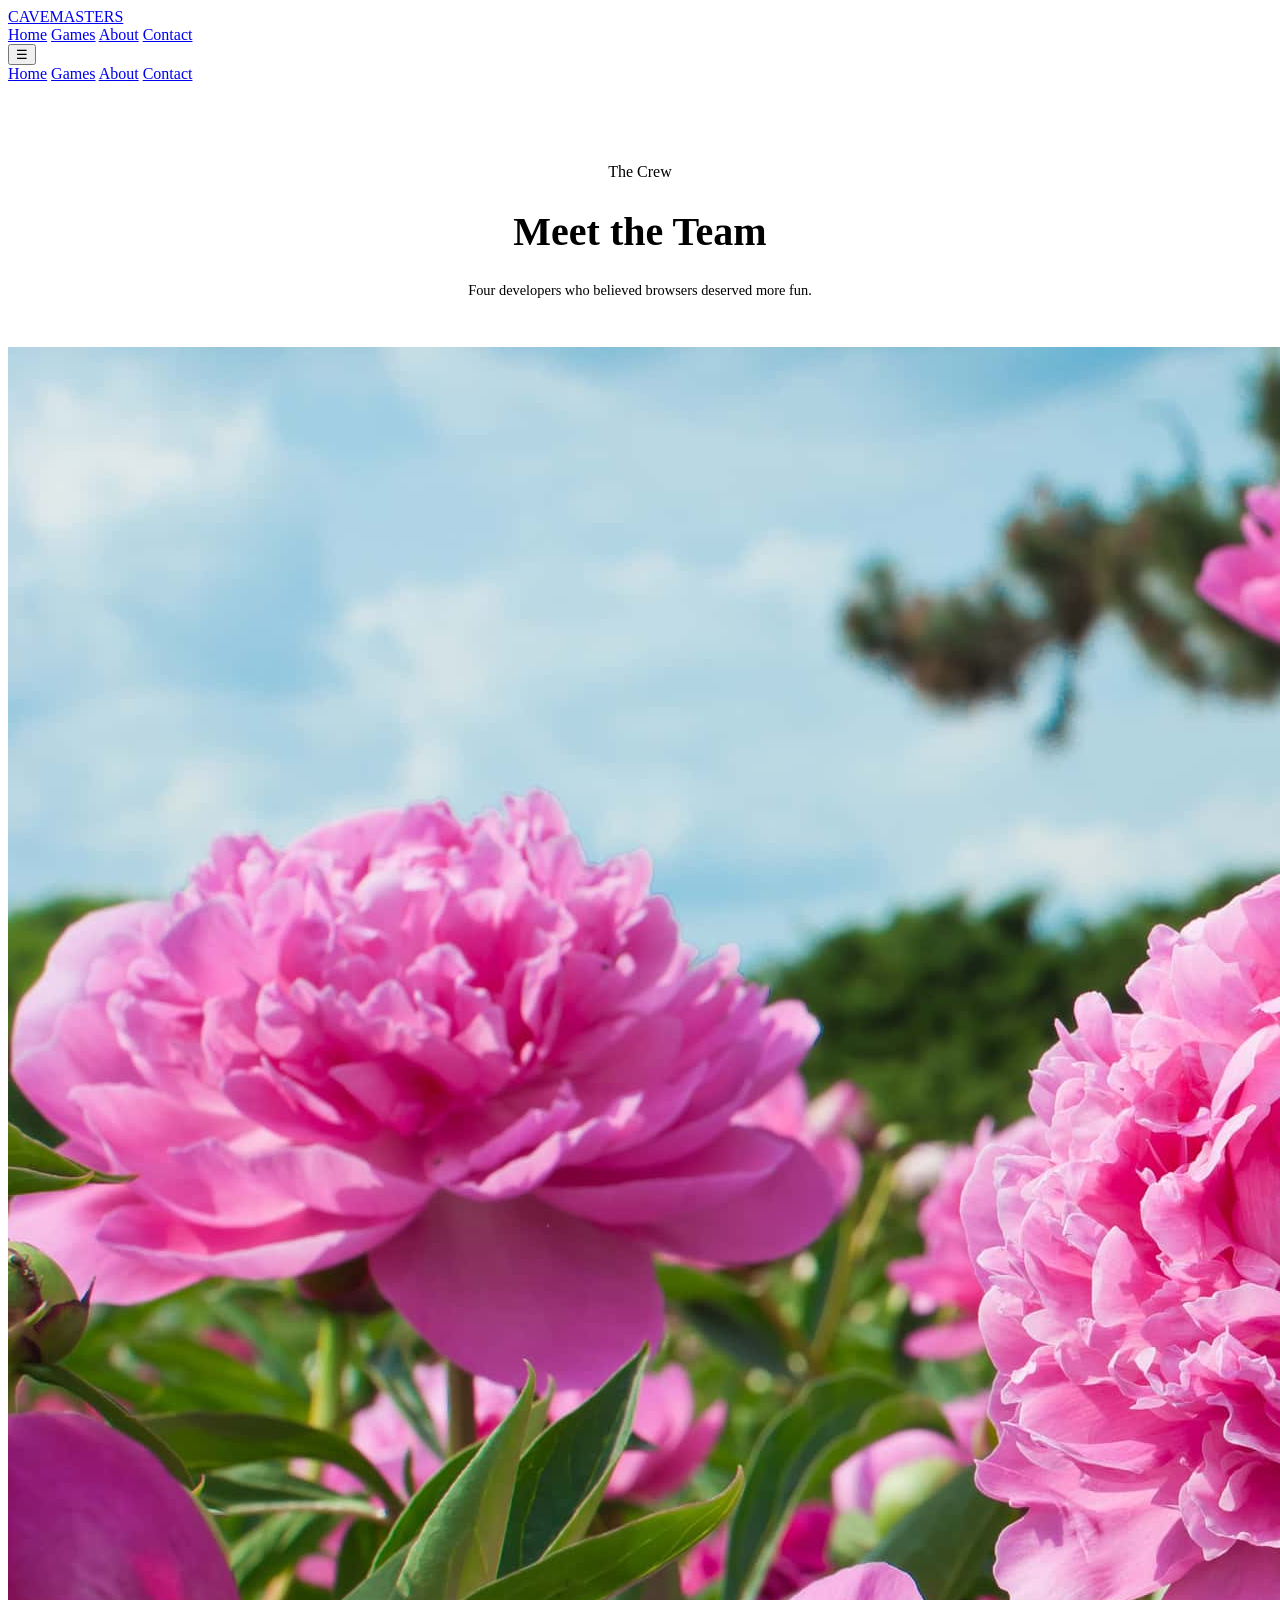
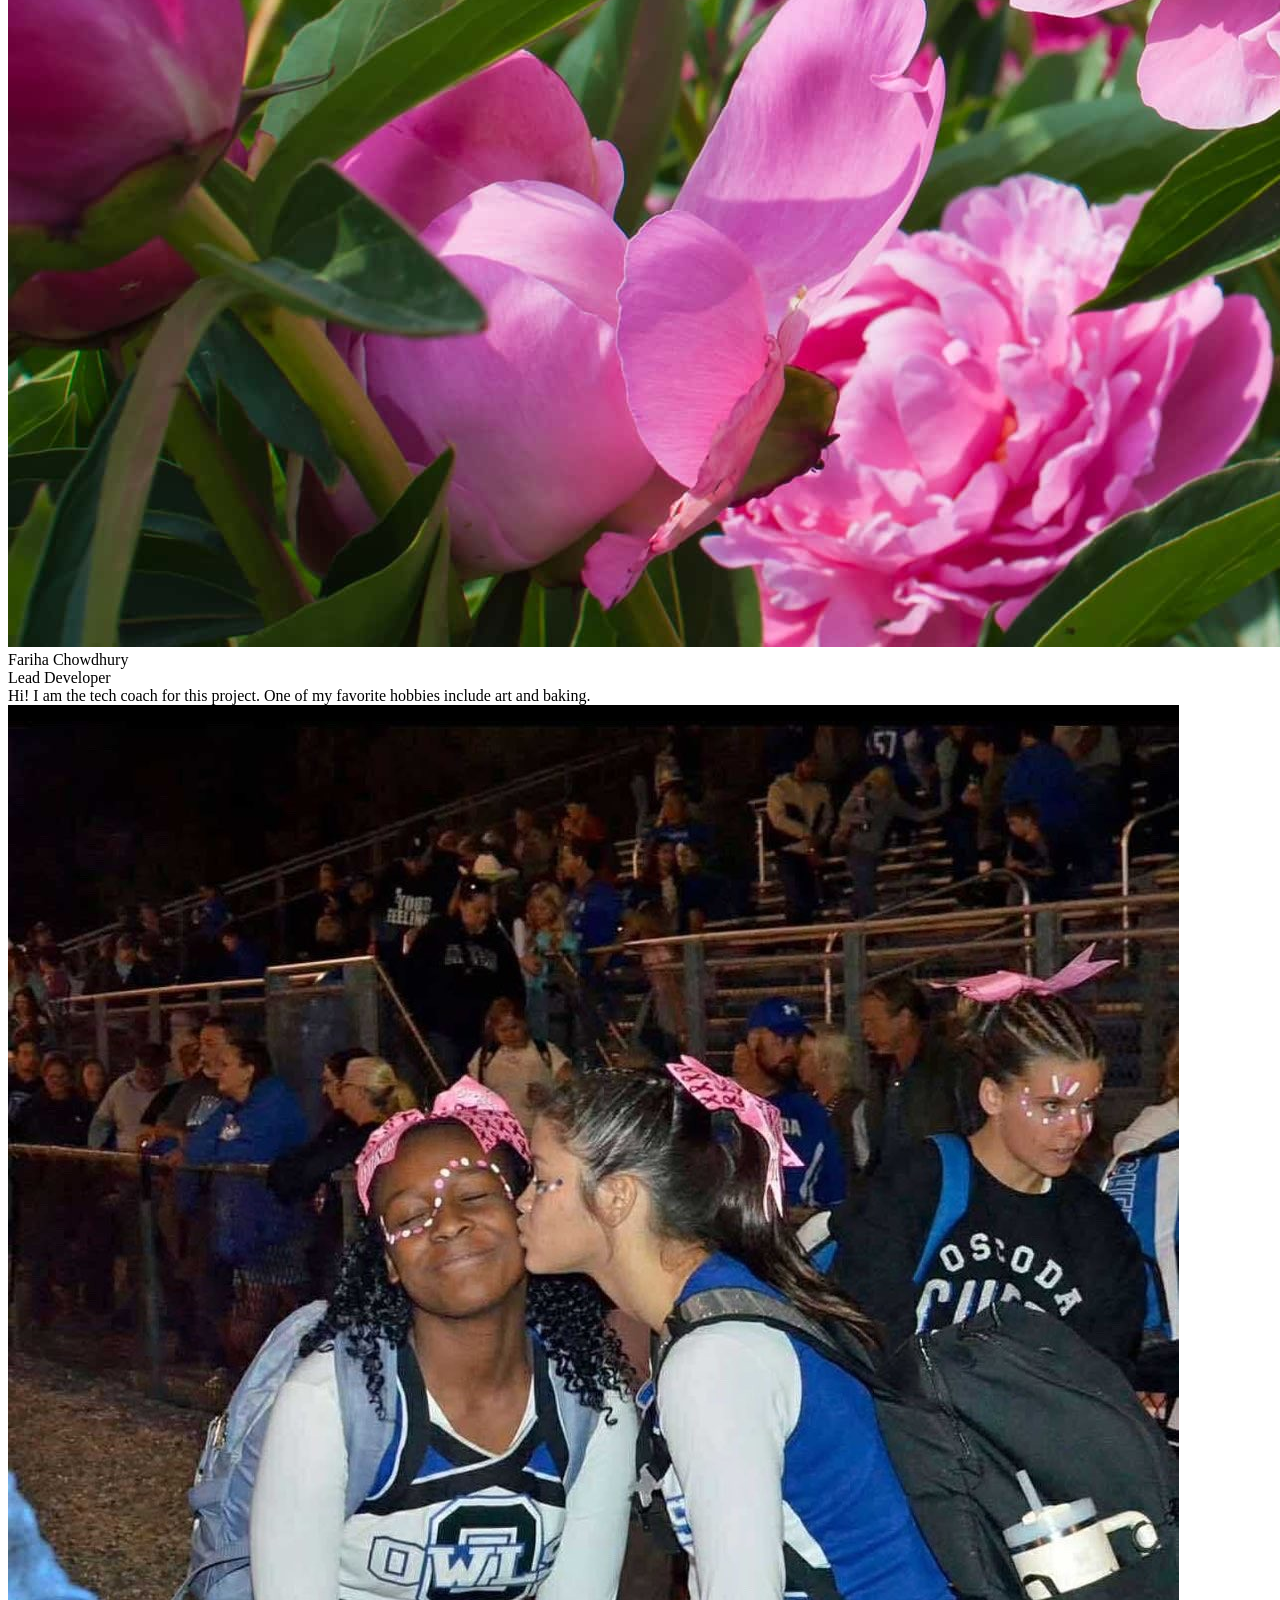
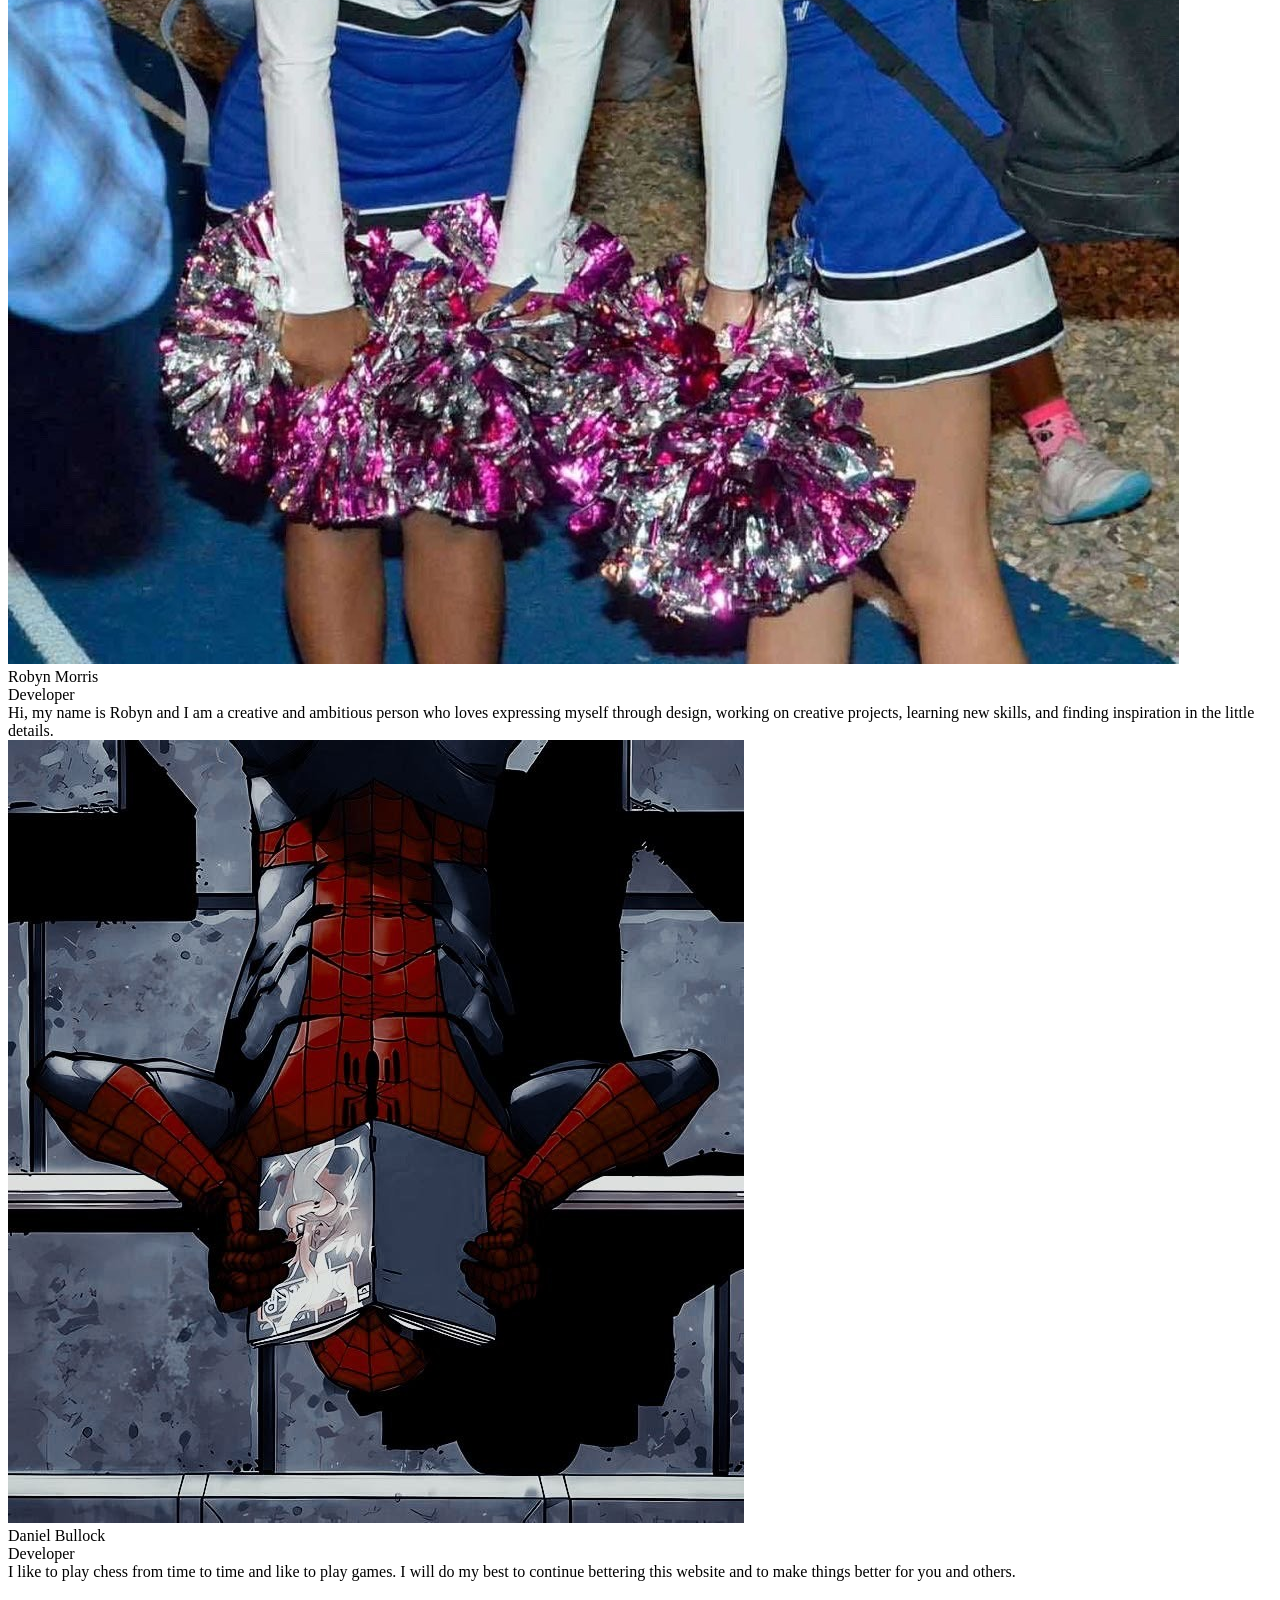
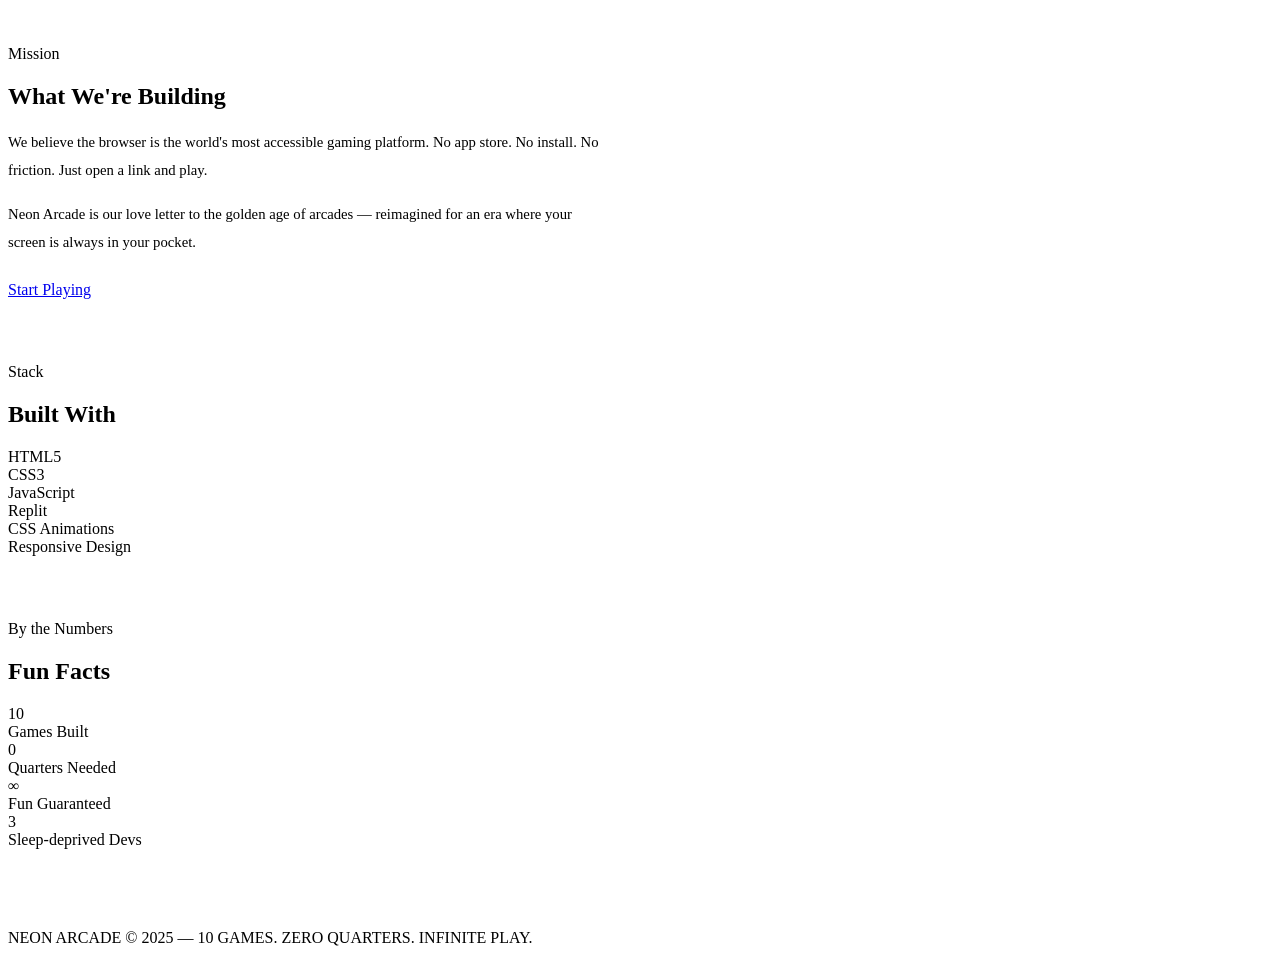
==== commit 2e19cd82: "Add files via upload" ====
--- a/docs/about.html
+++ b/docs/about.html
@@ -8,7 +8,7 @@
   <link rel="preconnect" href="https://fonts.googleapis.com" />
   <link rel="preconnect" href="https://fonts.gstatic.com" crossorigin />
   <link href="https://fonts.googleapis.com/css2?family=Press+Start+2P&family=Inter:wght@300;400;500;600;700&family=JetBrains+Mono:wght@400;600&display=swap" rel="stylesheet" />
-  <link rel="stylesheet" href="style.css" />
+  <link rel="stylesheet" href="/style.css" />
 </head>
 <body>
 
@@ -61,15 +61,6 @@
           </div>
           <div class="team-card">
             <div class="team-photo gold">
-              <img src="Images/Fabian_Image.jpg" alt="daniel bullock"
-                onerror="this.style.display='none';this.parentElement.textContent='H'">
-            </div>
-            <div class="team-handle">Fabian Jarrett</div>
-            <div class="team-role">Developer</div>
-            <div class="team-bio">My name is Fabian, I love any positive way in making money, and I also love to travel</div>
-          </div>
-          <div class="team-card">
-            <div class="team-photo gold">
               <img src="Images/Daniel_Image.jpg" alt="daniel bullock"
                 onerror="this.style.display='none';this.parentElement.textContent='H'">
             </div>
@@ -107,7 +98,7 @@
             <div class="fun-fact"><div class="value">10</div><div class="label">Games Built</div></div>
             <div class="fun-fact"><div class="value">0</div><div class="label">Quarters Needed</div></div>
             <div class="fun-fact"><div class="value">∞</div><div class="label">Fun Guaranteed</div></div>
-            <div class="fun-fact"><div class="value">4</div><div class="label">Sleep-deprived Devs</div></div>
+            <div class="fun-fact"><div class="value">3</div><div class="label">Sleep-deprived Devs</div></div>
           </div>
         </div>
 
@@ -119,6 +110,6 @@
     <p>NEON ARCADE &copy; 2025 &mdash; 10 GAMES. ZERO QUARTERS. INFINITE PLAY.</p>
   </footer>
 
-  <script src="app.js"></script>
+  <script src="/app.js"></script>
 </body>
 </html>
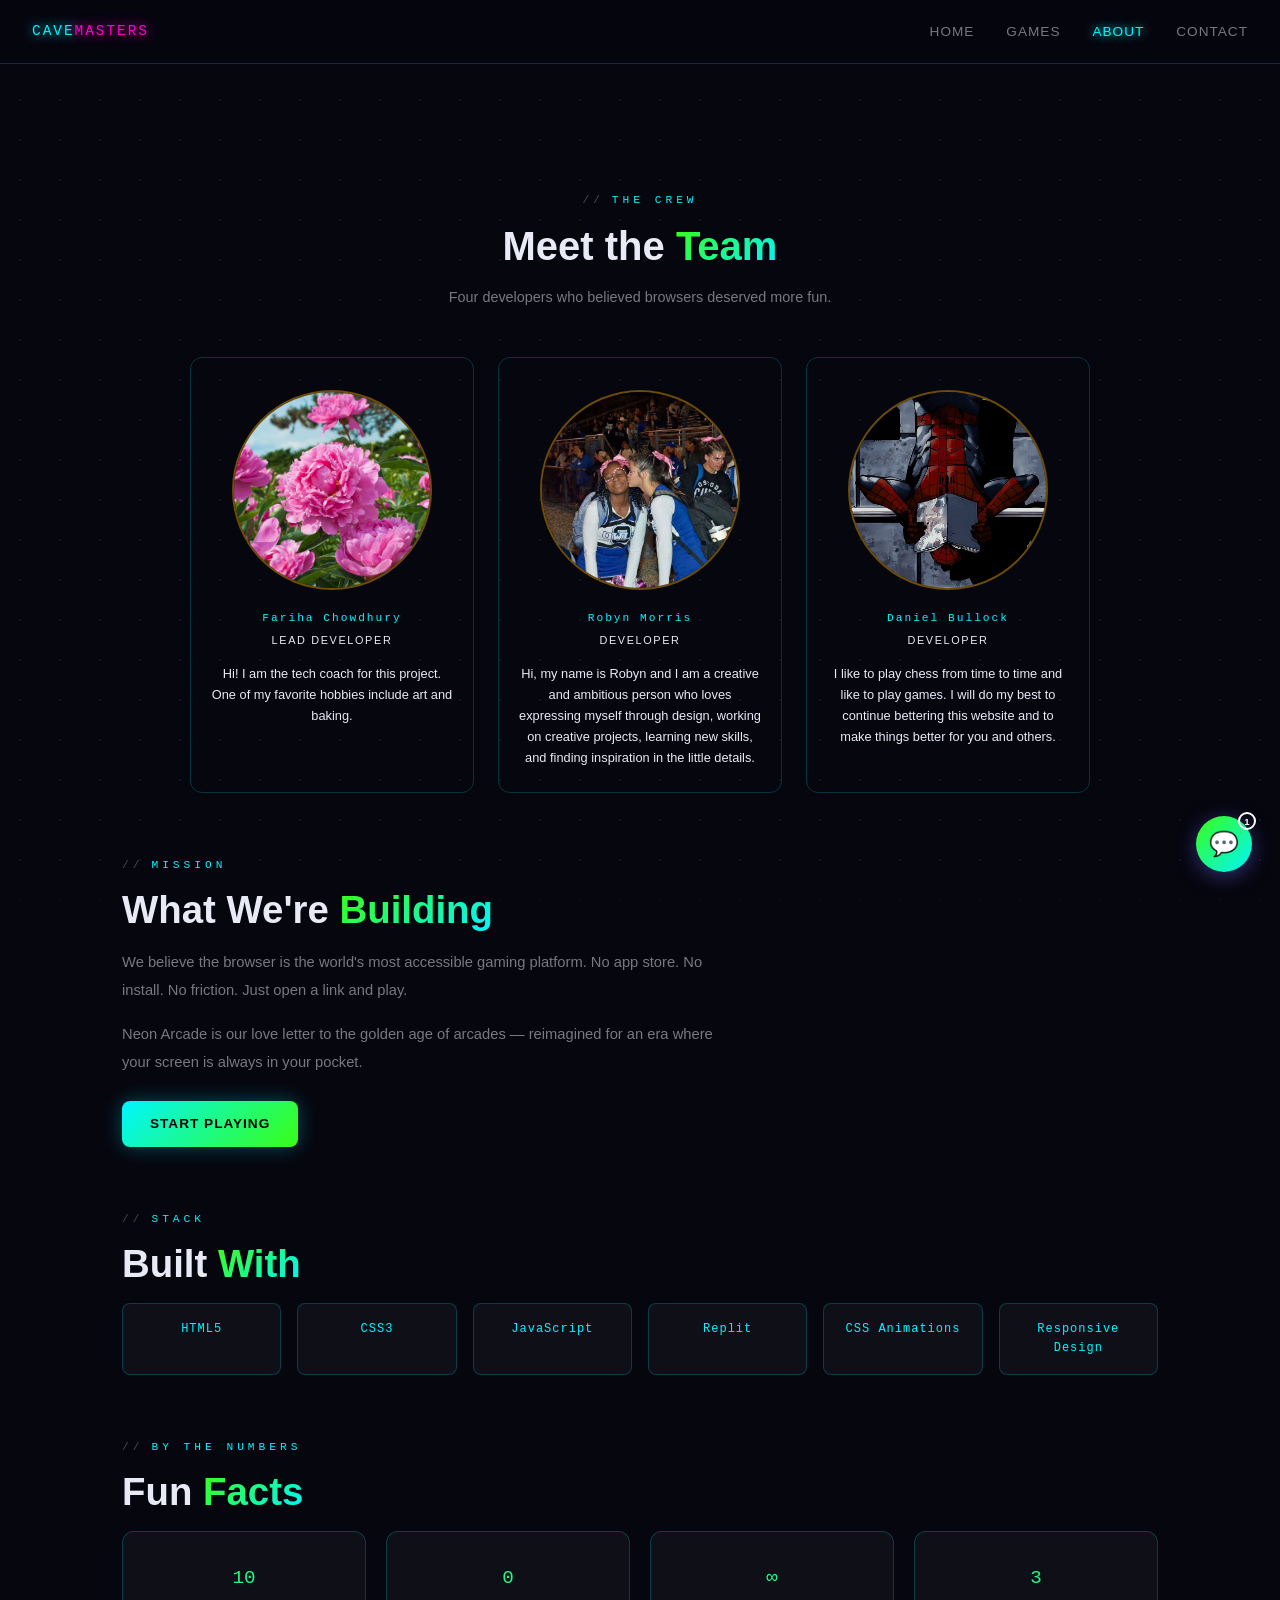
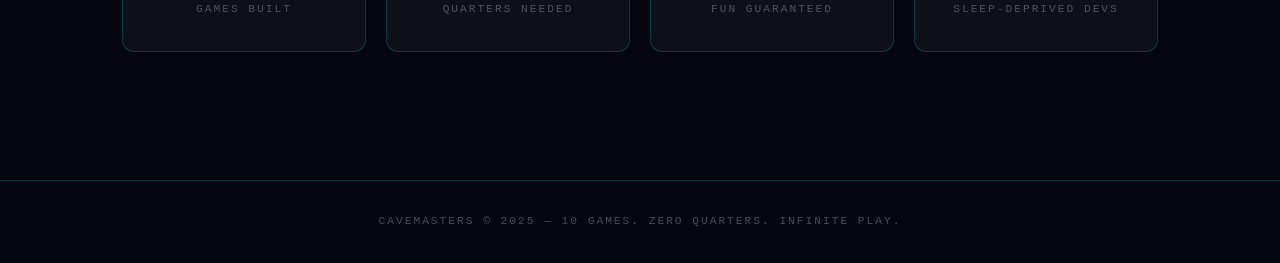
==== commit 7c902ff9: "Fix stylesheet and script paths in about.html" ====
--- a/docs/about.html
+++ b/docs/about.html
@@ -8,7 +8,7 @@
   <link rel="preconnect" href="https://fonts.googleapis.com" />
   <link rel="preconnect" href="https://fonts.gstatic.com" crossorigin />
   <link href="https://fonts.googleapis.com/css2?family=Press+Start+2P&family=Inter:wght@300;400;500;600;700&family=JetBrains+Mono:wght@400;600&display=swap" rel="stylesheet" />
-  <link rel="stylesheet" href="/style.css" />
+  <link rel="stylesheet" href="style.css" />
 </head>
 <body>
 
@@ -107,9 +107,9 @@
   </main>
 
   <footer>
-    <p>NEON ARCADE &copy; 2025 &mdash; 10 GAMES. ZERO QUARTERS. INFINITE PLAY.</p>
+    <p>CAVEMASTERS &copy; 2025 &mdash; 10 GAMES. ZERO QUARTERS. INFINITE PLAY.</p>
   </footer>
 
-  <script src="/app.js"></script>
+  <script src="app.js"></script>
 </body>
 </html>
--- a/docs/style.css
+++ b/docs/style.css
@@ -0,0 +1,795 @@
+/* =============================================
+   NEON ARCADE — Global Styles
+   Modern Sleek Retro / Synthwave Glassmorphism
+   ============================================= */
+
+:root {
+  --bg: #06060f;
+  --bg-2: #0d0d1f;
+  --bg-3: #25ff11;
+  --message: #0404ff;
+  --surface: rgba(255,255,255,0.04);
+  --surface1: rgba(22, 196, 219, 0.029);
+  --surface-hover: rgba(255,255,255,0.08);
+  --border: rgba(0, 245, 255, 0.2);
+  --gameborder: rgba(12, 198, 24, 0.321);
+  --border-strong: rgba(0, 245, 255, 0.5);
+  --cyan: #00f5ff;
+  --magenta: #ff00c8;
+  --purple: #8b00ff;
+  --green: #39ff14;
+  --yellow: #ffe600;
+  --text: #e8eaf6;
+  --text-muted: rgba(232, 234, 246, 0.5);
+  --text-dim: rgba(232, 234, 246, 0.3);
+  --glow-cyan: 0 0 20px rgba(0, 245, 255, 0.4);
+  --glow-magenta: 0 0 20px rgba(255, 0, 200, 0.4);
+  --glow-green: 0 0 20px rgba(57, 255, 20, 0.4);
+  --gradient: linear-gradient(135deg, var(--green), var(--cyan));
+  --gradient-2: linear-gradient(135deg, var(--purple), var(--cyan));
+  --radius: 12px;
+  --radius-sm: 8px;
+  --radius-lg: 20px;
+  --font-body: 'Inter', sans-serif;
+  --font-display: 'Press Start 2P', monospace;
+  --font-mono: 'JetBrains Mono', monospace;
+  --nav-h: 64px;
+}
+
+*, *::before, *::after { box-sizing: border-box; margin: 0; padding: 0; }
+
+html { scroll-behavior: smooth; }
+
+body {
+  background: var(--bg);
+  color: var(--text);
+  font-family: var(--font-body);
+  min-height: 100vh;
+  line-height: 1.6;
+  overflow-x: hidden;
+}
+
+/* Dot grid background */
+body::before {
+  content: '';
+  position: fixed;
+  inset: 0;
+  background-image: radial-gradient(circle, rgba(0,245,255,0.08) 1px, transparent 1px);
+  background-size: 40px 40px;
+  pointer-events: none;
+  z-index: 0;
+}
+
+/* ---- NAVBAR ---- */
+#navbar {
+  position: fixed;
+  top: 0; left: 0; right: 0;
+  height: var(--nav-h);
+  background: rgba(6, 6, 15, 0.85);
+  backdrop-filter: blur(16px);
+  -webkit-backdrop-filter: blur(16px);
+  border-bottom: 1px solid var(--border);
+  display: flex;
+  align-items: center;
+  justify-content: space-between;
+  padding: 0 2rem;
+  z-index: 1000;
+}
+
+.nav-logo {
+  font-family: var(--font-display);
+  font-size: 0.9rem;
+  color: var(--cyan);
+  text-decoration: none;
+  letter-spacing: 2px;
+  text-shadow: 0 0 12px var(--cyan);
+}
+.nav-logo span { color: var(--magenta); text-shadow: 0 0 12px var(--magenta); }
+
+.nav-links { display: flex; gap: 2rem; }
+.nav-links a {
+  color: var(--text-muted);
+  text-decoration: none;
+  font-size: 0.85rem;
+  font-weight: 500;
+  letter-spacing: 1px;
+  transition: color 0.2s, text-shadow 0.2s;
+  text-transform: uppercase;
+}
+.nav-links a:hover, .nav-links a.active {
+  color: var(--cyan);
+  text-shadow: 0 0 10px var(--cyan);
+}
+
+.nav-mobile-toggle { display: none; background: none; border: none; color: var(--cyan); font-size: 1.5rem; cursor: pointer; }
+
+.mobile-menu { display: none; position: fixed; top: var(--nav-h); left: 0; right: 0; background: rgba(6,6,15,0.97); backdrop-filter: blur(16px); z-index: 999; flex-direction: column; padding: 1rem 2rem; gap: 1rem; border-bottom: 1px solid var(--border); }
+.mobile-menu a { color: var(--text); text-decoration: none; font-size: 0.9rem; padding: 0.5rem 0; border-bottom: 1px solid var(--border); text-transform: uppercase; letter-spacing: 1px; }
+.mobile-menu:not(.hidden) { display: flex; }
+
+#app { padding-top: var(--nav-h); min-height: calc(100vh - var(--nav-h)); position: relative; z-index: 1; }
+
+footer {
+  position: relative; z-index: 1;
+  text-align: center;
+  padding: 2rem;
+  border-top: 1px solid var(--border);
+  color: var(--text-dim);
+  font-size: 0.7rem;
+  font-family: var(--font-mono);
+  letter-spacing: 2px;
+}
+
+/* ---- SHARED UTILITIES ---- */
+.page { display: none; animation: fadeIn 0.3s ease; }
+.page.active { display: block; }
+@keyframes fadeIn { from { opacity: 0; transform: translateY(10px); } to { opacity: 1; transform: translateY(0); } }
+
+.container { max-width: 1100px; margin: 0 auto; padding: 0 2rem; }
+.section { padding: 5rem 0; }
+
+.glass-card {
+  background: var(--surface);
+  border: 1px solid var(--border);
+  border-radius: var(--radius);
+  backdrop-filter: blur(10px);
+  -webkit-backdrop-filter: blur(10px);
+  padding: 1.5rem;
+  transition: all 0.3s ease;
+}
+.glass-card:hover { border-color: var(--border-strong); background: var(--surface-hover); box-shadow: var(--glow-cyan); }
+
+.btn {
+  display: inline-flex; align-items: center; justify-content: center; gap: 0.5rem;
+  padding: 0.75rem 1.75rem;
+  border-radius: var(--radius-sm);
+  font-family: var(--font-body);
+  font-weight: 600;
+  font-size: 0.85rem;
+  letter-spacing: 1px;
+  text-transform: uppercase;
+  cursor: pointer;
+  transition: all 0.2s ease;
+  border: none;
+  text-decoration: none;
+}
+.btn-primary {
+  background: linear-gradient(135deg, var(--cyan), var(--green));
+  color: #000;
+  box-shadow: 0 0 20px rgba(0,245,255,0.3);
+}
+.btn-primary:hover { transform: translateY(-2px); box-shadow: 0 0 30px rgba(0,245,255,0.5), 0 8px 20px rgba(0,0,0,0.3); }
+
+.btn-secondary {
+  background: transparent;
+  color: var(--green);
+  border: 1px solid var(--green);
+}
+.btn-secondary:hover { background: rgba(11, 210, 25, 0.1); box-shadow: var(--glow-green); transform: translateY(-2px); }
+
+.btn-play {
+  background: linear-gradient(135deg, var(--green), var(--cyan));
+  color: #000;
+  font-weight: 700;
+  padding: 0.6rem 1.2rem;
+  border-radius: 6px;
+  font-size: 0.75rem;
+  letter-spacing: 2px;
+}
+.btn-play:hover { transform: scale(1.05); box-shadow: 0 0 20px rgba(255,0,200,0.4); }
+
+.tag {
+  display: inline-block;
+  padding: 0.2rem 0.6rem;
+  border-radius: 4px;
+  font-size: 0.65rem;
+  font-weight: 600;
+  letter-spacing: 1px;
+  text-transform: uppercase;
+}
+
+/* Display headings */
+.display-heading {
+  font-family: var(--font-display);
+  font-size: clamp(2rem, 6vw, 5rem);
+  line-height: 1.2;
+  background: var(--gradient);
+  -webkit-background-clip: text;
+  -webkit-text-fill-color: transparent;
+  background-clip: text;
+}
+
+.section-label {
+  font-family: var(--font-mono);
+  font-size: 0.7rem;
+  color: var(--cyan);
+  letter-spacing: 4px;
+  text-transform: uppercase;
+  margin-bottom: 0.75rem;
+  display: flex; align-items: center; gap: 0.5rem;
+}
+.section-label::before { content: '//'; color: var(--text-dim); }
+
+.section-title {
+  font-size: clamp(1.5rem, 3vw, 2.5rem);
+  font-weight: 700;
+  color: var(--text);
+  margin-bottom: 1rem;
+  line-height: 1.2;
+}
+.section-title span { background: var(--gradient); -webkit-background-clip: text; -webkit-text-fill-color: transparent; background-clip: text; }
+
+/* ---- HOME PAGE ---- */
+#page-home {}
+
+.hero {
+  min-height: calc(100vh - var(--nav-h));
+  display: flex;
+  flex-direction: column;
+  align-items: center;
+  justify-content: center;
+  text-align: center;
+  padding: 4rem 2rem;
+  position: relative;
+  overflow: hidden;
+}
+
+.hero-glow {
+  position: absolute;
+  width: 600px; height: 600px;
+  border-radius: 50%;
+  filter: blur(120px);
+  pointer-events: none;
+}
+.hero-glow-1 { background: rgba(20, 100, 114, 0.478); top: -100px; left: -100px; }
+.hero-glow-2 { background: rgba(212, 0, 255, 0.225); bottom: -100px; right: -100px; }
+
+.hero-label {
+  font-family: var(--font-mono);
+  font-size: 1rem;
+  color: var(--magenta);
+  letter-spacing: 4px;
+  text-transform: uppercase;
+  margin-bottom: 1.5rem;
+  animation: pulse 2s ease-in-out infinite;
+}
+@keyframes pulse { 0%,100% { opacity: 1; } 50% { opacity: 0.5; } }
+
+.hero-title {
+  font-family: var(--font-display);
+  font-size: clamp(2.5rem, 8vw, 6rem);
+  line-height: 1.1;
+  margin-bottom: 0.5rem;
+  animation: pulse 2s ease-in-out infinite;
+}
+.hero-title .line1 { color: var(--cyan); text-shadow: 0 0 40px rgba(0,245,255,0.6); display: block; }
+.hero-title .line2 { color: var(--magenta); text-shadow: 0 0 40px rgba(255,0,200,0.6); display: block; }
+
+.hero-tagline {
+  font-size: 1rem;
+  color: var(--text-muted);
+  letter-spacing: 3px;
+  text-transform: uppercase;
+  margin: 1.5rem 0 2.5rem;
+  font-family: var(--font-mono);
+}
+
+.hero-cta { display: flex; gap: 1rem; flex-wrap: wrap; justify-content: center; margin-bottom: 4rem; }
+
+.hero-stats {
+  display: flex;
+  gap: 3rem;
+  flex-wrap: wrap;
+  justify-content: center;
+}
+.hero-stat { text-align: center; }
+.hero-stat .value { font-family: var(--font-display); font-size: 1.5rem; color: var(--cyan); text-shadow: 0 0 20px rgba(0,245,255,0.5); display: block; }
+.hero-stat .label { font-size: 0.65rem; color: var(--text-dim); letter-spacing: 2px; text-transform: uppercase; font-family: var(--font-mono); }
+
+/* Home About section */
+.home-about { background: var(--bg-2); border-top: 1px solid var(--border); border-bottom: 1px solid var(--border); }
+.about-grid { display: grid; grid-template-columns: 1fr 1fr; gap: 3rem; align-items: center; }
+@media (max-width: 768px) { .about-grid { grid-template-columns: 1fr; } }
+.about-visual {
+  aspect-ratio: 1;
+  max-width: 300px;
+  background: var(--surface);
+  border: 1px solid var(--border);
+  border-radius: var(--radius-lg);
+  display: flex; align-items: center; justify-content: center;
+  font-family: var(--font-display);
+  font-size: 4rem;
+  color: var(--cyan);
+  text-shadow: 0 0 40px rgba(0,245,255,0.6);
+  box-shadow: inset 0 0 60px rgba(0,245,255,0.05);
+  margin: 0 auto;
+}
+
+/* Game preview strip on home */
+.games-strip { display: flex; gap: 1rem; overflow-x: auto; padding: 1rem 0; scrollbar-width: none; }
+.games-strip::-webkit-scrollbar { display: none; }
+.strip-card {
+  flex: 0 0 auto;
+  width: 160px;
+  padding: 1.25rem;
+  background: var(--surface);
+  border: 1px solid var(--border);
+  border-radius: var(--radius);
+  text-align: center;
+  cursor: pointer;
+  transition: all 0.25s ease;
+  text-decoration: none;
+  display: block;
+}
+.strip-card:hover { border-color: var(--border-strong); transform: translateY(-4px); box-shadow: var(--glow-cyan); }
+.strip-card .strip-icon { font-size: 2rem; margin-bottom: 0.75rem; display: block; }
+.strip-card .strip-name { font-family: var(--font-display); font-size: 0.45rem; color: var(--text); letter-spacing: 1px; line-height: 1.4; }
+
+/* Home CTA section */
+.home-cta-section { text-align: center; }
+.home-cta-section .section-title { font-size: 2rem; }
+.home-cta-buttons { display: flex; gap: 1rem; justify-content: center; flex-wrap: wrap; margin-top: 2rem; }
+
+/* ---- GAMES PAGE ---- */
+.games-header { padding: 4rem 0 2rem; text-align: center; }
+.games-search {
+  position: relative;
+  max-width: 400px;
+  margin: 2rem auto;
+}
+.games-search input {
+  width: 100%;
+  padding: 0.75rem 1rem 0.75rem 2.5rem;
+  background: var(--surface);
+  border: 1px solid var(--border);
+  border-radius: var(--radius-sm);
+  color: var(--text);
+  font-family: var(--font-body);
+  font-size: 0.9rem;
+  outline: none;
+  transition: border-color 0.2s, box-shadow 0.2s;
+}
+.games-search input:focus { border-color: var(--border-strong); box-shadow: var(--glow-cyan); }
+.games-search input::placeholder { color: var(--text-dim); }
+.games-search .search-icon { position: absolute; left: 0.75rem; top: 50%; transform: translateY(-50%); color: var(--text-dim); font-size: 0.9rem; }
+
+.games-grid { display: grid; grid-template-columns: repeat(auto-fill, minmax(300px, 1fr)); gap: 1.25rem; padding-bottom: 4rem; }
+
+.game-card {
+  background: var(--surface);
+  border: 1px solid var(--border);
+  border-radius: var(--radius);
+  padding: 1.5rem;
+  cursor: pointer;
+  transition: all 0.3s ease;
+  display: flex; flex-direction: column; gap: 0.75rem;
+  position: relative; overflow: hidden;
+}
+.game-card::before {
+  content: '';
+  position: absolute;
+  top: 0; left: 0; right: 0;
+  height: 2px;
+  background: var(--gradient);
+  opacity: 0;
+  transition: opacity 0.3s;
+}
+.game-card:hover { border-color: var(--border-strong); transform: translateY(-4px); box-shadow: 0 8px 32px rgba(0,0,0,0.4), var(--glow-cyan); }
+.game-card:hover::before { opacity: 1; }
+
+.game-card-top { display: flex; align-items: flex-start; justify-content: space-between; gap: 1rem; }
+.game-icon { font-size: 2.5rem; }
+.game-tag { font-size: 0.6rem; letter-spacing: 1px; padding: 0.2rem 0.5rem; background: rgba(0,245,255,0.1); border: 1px solid rgba(0,245,255,0.3); color: var(--cyan); border-radius: 4px; }
+.game-name { font-family: var(--font-display); font-size: 0.6rem; color: var(--text); letter-spacing: 1px; line-height: 1.5; }
+.game-desc { font-size: 0.82rem; color: var(--text-muted); line-height: 1.6; flex: 1; }
+.game-footer { display: flex; align-items: center; justify-content: space-between; margin-top: 0.5rem; }
+.game-score { font-family: var(--font-mono); font-size: 0.65rem; color: var(--text-dim); }
+.game-score .score-val { color: var(--yellow); }
+
+/* ---- GAME SCREEN (inside game page) ---- */
+.game-screen { max-width: 800px; margin: 0 auto; padding: 3rem 2rem; }
+.game-screen-header { display: flex; align-items: center; gap: 1rem; margin-bottom: 2rem; }
+.back-btn { background: none; border: 1px solid var(--border); color: var(--text-muted); padding: 0.5rem 1rem; border-radius: var(--radius-sm); cursor: pointer; font-size: 0.8rem; transition: all 0.2s; }
+.back-btn:hover { border-color: var(--cyan); color: var(--cyan); }
+.game-screen-title { font-family: var(--font-display); font-size: 0.8rem; color: var(--text); letter-spacing: 2px; }
+
+.game-body { background: var(--surface1); border: 1px solid var(--gameborder); border-radius: var(--radius-lg); padding: 2rem; }
+
+/* Game inputs */
+input[type="text"], input[type="number"], textarea, select {
+  background: rgba(255,255,255,0.04);
+  border: 1px solid var(--border);
+  color: var(--text);
+  font-family: var(--font-body);
+  padding: 0.6rem 0.9rem;
+  border-radius: var(--radius-sm);
+  outline: none;
+  font-size: 0.9rem;
+  transition: border-color 0.2s, box-shadow 0.2s;
+  width: 100%;
+}
+input:focus, textarea:focus, select:focus { border-color: var(--border-strong); box-shadow: var(--glow-cyan); }
+select option { background: var(--bg-2); }
+
+/* Stat pill */
+.stat-pill { display: inline-flex; flex-direction: column; align-items: center; background: var(--surface); border: 1px solid var(--border); border-radius: var(--radius-sm); padding: 0.5rem 1rem; min-width: 80px; }
+.stat-pill .pill-val { font-family: var(--font-mono); font-size: 1.2rem; color: var(--cyan); font-weight: 600; }
+.stat-pill .pill-label { font-size: 0.6rem; color: var(--text-dim); letter-spacing: 1px; text-transform: uppercase; }
+
+/* Result overlay */
+.result-overlay { text-align: center; padding: 2rem; }
+.result-emoji { font-size: 4rem; margin-bottom: 1rem; display: block; }
+.result-title { font-family: var(--font-display); font-size: 1rem; margin-bottom: 0.5rem; }
+.result-sub { color: var(--text-muted); font-size: 0.85rem; margin-bottom: 1.5rem; }
+
+/* RPS buttons */
+.rps-choices { display: flex; gap: 1rem; justify-content: center; flex-wrap: wrap; margin: 1.5rem 0; }
+.rps-btn {
+  width: 100px; height: 100px;
+  background: var(--surface);
+  border: 2px solid var(--border);
+  border-radius: var(--radius);
+  font-size: 2.5rem;
+  cursor: pointer;
+  transition: all 0.2s;
+  display: flex; align-items: center; justify-content: center;
+}
+.rps-btn:hover { border-color: var(--cyan); transform: scale(1.08); box-shadow: var(--glow-cyan); }
+.rps-btn.selected { border-color: var(--magenta); box-shadow: var(--glow-magenta); }
+
+/* Memory grid */
+.memory-grid { display: grid; gap: 0.6rem; }
+.mem-card {
+  aspect-ratio: 1;
+  background: var(--surface);
+  border: 1px solid var(--border);
+  border-radius: var(--radius-sm);
+  display: flex; align-items: center; justify-content: center;
+  font-size: 1.8rem;
+  cursor: pointer;
+  transition: all 0.3s;
+  perspective: 600px;
+}
+.mem-card.flipped, .mem-card.matched { border-color: var(--cyan); background: rgba(0,245,255,0.08); }
+.mem-card.matched { border-color: var(--green); background: rgba(57,255,20,0.08); box-shadow: var(--glow-green); }
+.mem-card .card-back { display: none; font-size: 1.2rem; color: var(--text-dim); }
+.mem-card:not(.flipped):not(.matched) .card-face { display: none; }
+.mem-card:not(.flipped):not(.matched) .card-back { display: flex; }
+
+/* Clicker */
+.clicker-center { text-align: center; }
+.click-btn {
+  width: 180px; height: 180px;
+  border-radius: 50%;
+  background: radial-gradient(circle, rgba(0,245,255,0.15), rgba(0,245,255,0.03));
+  border: 2px solid var(--cyan);
+  font-family: var(--font-display);
+  font-size: 0.55rem;
+  color: var(--cyan);
+  cursor: pointer;
+  transition: all 0.15s;
+  display: flex; flex-direction: column; align-items: center; justify-content: center; gap: 0.5rem;
+  box-shadow: var(--glow-cyan);
+  letter-spacing: 2px;
+  position: relative;
+  overflow: hidden;
+}
+.click-btn:active { transform: scale(0.95); box-shadow: 0 0 40px rgba(0,245,255,0.6); }
+.click-coin { font-size: 2rem; }
+.upgrades-grid { display: grid; grid-template-columns: 1fr; gap: 0.75rem; }
+.upgrade-btn {
+  background: var(--surface);
+  border: 1px solid var(--border);
+  color: var(--text);
+  padding: 1rem;
+  border-radius: var(--radius-sm);
+  cursor: pointer;
+  transition: all 0.2s;
+  text-align: left;
+  display: flex; align-items: center; justify-content: space-between; gap: 1rem;
+}
+.upgrade-btn:hover:not(:disabled) { border-color: var(--cyan); background: rgba(0,245,255,0.06); }
+.upgrade-btn:disabled { opacity: 0.4; cursor: not-allowed; }
+.upgrade-info { display: flex; flex-direction: column; gap: 0.2rem; }
+.upgrade-name { font-weight: 600; font-size: 0.85rem; }
+.upgrade-desc { font-size: 0.7rem; color: var(--text-muted); }
+.upgrade-cost { font-family: var(--font-mono); color: var(--yellow); font-size: 0.85rem; white-space: nowrap; }
+.upgrade-owned { font-family: var(--font-mono); color: var(--cyan); font-size: 0.75rem; }
+
+/* Snake grid */
+#snake-canvas { background: var(--bg-3); border: 1px solid var(--border); border-radius: var(--radius-sm); display: block; margin: 0 auto; }
+
+/* Reflex */
+.reflex-screen { min-height: 280px; border-radius: var(--radius); display: flex; flex-direction: column; align-items: center; justify-content: center; cursor: pointer; transition: background 0.1s; user-select: none; }
+.reflex-screen.ready { background: rgba(255,255,255,0.03); border: 2px solid var(--border); }
+.reflex-screen.waiting { background: rgba(255,230,0,0.08); border: 2px solid rgba(255,230,0,0.4); }
+.reflex-screen.go { background: rgba(57,255,20,0.12); border: 2px solid var(--green); box-shadow: var(--glow-green); }
+.reflex-screen.early { background: rgba(255,0,0,0.1); border: 2px solid rgba(255,0,0,0.5); }
+.reflex-title { font-family: var(--font-display); font-size: 1.2rem; }
+.reflex-sub { color: var(--text-muted); margin-top: 0.5rem; }
+
+/* Mole grid */
+.mole-grid { display: grid; gap: 1rem; }
+.mole-hole {
+  aspect-ratio: 1;
+  background: var(--surface);
+  border: 2px solid var(--border);
+  border-radius: 50%;
+  display: flex; align-items: center; justify-content: center;
+  font-size: 2.5rem;
+  cursor: pointer;
+  transition: all 0.15s;
+  user-select: none;
+}
+.mole-hole.active { background: rgba(0,245,255,0.1); border-color: var(--cyan); box-shadow: var(--glow-cyan); }
+.mole-hole.active:active { transform: scale(0.9); }
+
+/* Tic tac toe */
+.ttt-grid { display: grid; grid-template-columns: repeat(3,1fr); gap: 0.5rem; max-width: 300px; margin: 0 auto; }
+.ttt-cell {
+  aspect-ratio: 1;
+  background: var(--surface);
+  border: 1px solid var(--border);
+  border-radius: var(--radius-sm);
+  display: flex; align-items: center; justify-content: center;
+  font-size: 2.5rem;
+  cursor: pointer;
+  transition: all 0.2s;
+}
+.ttt-cell:hover:empty { background: rgba(0,245,255,0.06); }
+.ttt-cell.x { color: var(--cyan); text-shadow: 0 0 15px var(--cyan); }
+.ttt-cell.o { color: var(--magenta); text-shadow: 0 0 15px var(--magenta); }
+.ttt-cell.win { background: rgba(57,255,20,0.1); border-color: var(--green); }
+
+/* Timer bars */
+.timer-bar { height: 6px; background: var(--surface); border-radius: 99px; overflow: hidden; margin-bottom: 1rem; }
+.timer-fill { height: 100%; background: var(--gradient); border-radius: 99px; transition: width 0.5s linear; }
+.timer-fill.urgent { background: linear-gradient(90deg, var(--yellow), red); }
+
+/* History list */
+.history-list { display: flex; flex-direction: column; gap: 0.4rem; margin-top: 1rem; }
+.history-item { display: flex; justify-content: space-between; font-family: var(--font-mono); font-size: 0.75rem; color: var(--text-muted); padding: 0.3rem 0; border-bottom: 1px solid rgba(255,255,255,0.05); }
+.history-item .val { color: var(--cyan); }
+
+/* Math */
+.math-equation { font-family: var(--font-display); font-size: clamp(1.5rem, 5vw, 3rem); text-align: center; color: var(--text); letter-spacing: 4px; margin: 2rem 0; line-height: 1.5; }
+.math-equation .op { color: var(--magenta); }
+.math-equation .eq { color: var(--text-dim); }
+.math-equation .answer { color: var(--cyan); }
+
+/* Scramble */
+.scramble-word { font-family: var(--font-display); font-size: clamp(1.5rem, 5vw, 2.5rem); text-align: center; letter-spacing: 8px; color: var(--cyan); text-shadow: 0 0 20px rgba(0,245,255,0.4); margin: 2rem 0; }
+
+/* ---- ABOUT PAGE ---- */
+.about-page { padding: 4rem 0; }
+.team-grid { display: grid; grid-template-columns: repeat(auto-fill, minmax(220px, 1fr)); gap: 1.25rem; }
+.team-card {
+  background: var(--surface);
+  border: 1px solid var(--border);
+  border-radius: var(--radius);
+  padding: 2rem 1.5rem;
+  text-align: center;
+  transition: all 0.3s;
+}
+.team-card:hover { border-color: var(--border-strong); transform: translateY(-4px); box-shadow: var(--glow-cyan); }
+.team-avatar {
+  width: 72px; height: 72px;
+  border-radius: 50%;
+  margin: 0 auto 1rem;
+  display: flex; align-items: center; justify-content: center;
+  font-family: var(--font-display);
+  font-size: 0.8rem;
+  font-weight: bold;
+}
+.team-handle { font-family: var(--font-mono); font-size: 0.7rem; color: var(--cyan); letter-spacing: 2px; margin-bottom: 0.25rem; }
+.team-role { font-size: 0.75rem; color: var(--text-muted); margin-bottom: 0.75rem; font-weight: 500; }
+.team-bio { font-size: 0.8rem; color: var(--text-dim); line-height: 1.6; }
+
+.tech-grid { display: grid; grid-template-columns: repeat(auto-fill, minmax(150px, 1fr)); gap: 1rem; }
+.tech-badge {
+  background: var(--surface);
+  border: 1px solid var(--border);
+  border-radius: var(--radius-sm);
+  padding: 1rem;
+  text-align: center;
+  font-family: var(--font-mono);
+  font-size: 0.75rem;
+  color: var(--cyan);
+  letter-spacing: 1px;
+  transition: all 0.2s;
+}
+.tech-badge:hover { border-color: var(--cyan); box-shadow: var(--glow-cyan); }
+
+.fun-facts-grid { display: grid; grid-template-columns: repeat(auto-fill, minmax(200px, 1fr)); gap: 1.25rem; }
+.fun-fact {
+  background: var(--surface);
+  border: 1px solid var(--border);
+  border-radius: var(--radius);
+  padding: 2rem;
+  text-align: center;
+}
+.fun-fact .value { font-family: var(--font-display); font-size: 1.2rem; background: var(--gradient); -webkit-background-clip: text; -webkit-text-fill-color: transparent; background-clip: text; margin-bottom: 0.5rem; line-height: 1.5; }
+.fun-fact .label { font-size: 0.7rem; color: var(--text-dim); letter-spacing: 2px; text-transform: uppercase; font-family: var(--font-mono); }
+
+/* ---- CONTACT PAGE ---- */
+.contact-page { padding: 4rem 0; }
+.contact-grid { display: grid; grid-template-columns: 1fr 1.5fr; gap: 3rem; align-items: start; }
+@media (max-width: 768px) { .contact-grid { grid-template-columns: 1fr; } }
+
+.contact-info { display: flex; flex-direction: column; gap: 1.5rem; }
+.contact-info-item { display: flex; gap: 1rem; align-items: flex-start; }
+.info-icon { font-size: 1.5rem; flex-shrink: 0; margin-top: 0.1rem; }
+.info-label { font-family: var(--font-mono); font-size: 0.65rem; color: var(--cyan); letter-spacing: 2px; text-transform: uppercase; margin-bottom: 0.25rem; }
+.info-value { font-size: 0.85rem; color: var(--text-muted); }
+
+.contact-form { background: var(--surface); border: 1px solid var(--border); border-radius: var(--radius-lg); padding: 2rem; }
+.form-group { margin-bottom: 1.25rem; }
+.form-group label { display: block; font-size: 0.75rem; color: var(--text-muted); margin-bottom: 0.4rem; letter-spacing: 1px; text-transform: uppercase; font-family: var(--font-mono); }
+.form-row { display: grid; grid-template-columns: 1fr 1fr; gap: 1rem; }
+@media (max-width: 480px) { .form-row { grid-template-columns: 1fr; } }
+textarea { resize: vertical; min-height: 120px; }
+select { appearance: none; background-image: url("data:image/svg+xml,%3Csvg xmlns='http://www.w3.org/2000/svg' width='12' height='8' viewBox='0 0 12 8'%3E%3Cpath d='M1 1l5 5 5-5' stroke='%2300f5ff' stroke-width='1.5' fill='none'/%3E%3C/svg%3E"); background-repeat: no-repeat; background-position: right 0.75rem center; padding-right: 2.5rem; }
+
+.success-screen { text-align: center; padding: 3rem 2rem; }
+.success-icon { font-size: 4rem; margin-bottom: 1rem; display: block; }
+.success-title { font-family: var(--font-display); font-size: 0.9rem; color: var(--cyan); text-shadow: 0 0 20px rgba(0,245,255,0.5); margin-bottom: 1rem; line-height: 1.6; letter-spacing: 2px; }
+.success-sub { color: var(--text-muted); font-size: 0.85rem; margin-bottom: 2rem; }
+
+/* Konami flash */
+.konami-overlay {
+  position: fixed; inset: 0; z-index: 9999;
+  display: flex; align-items: center; justify-content: center;
+  background: rgba(0,245,255,0.1);
+  backdrop-filter: blur(4px);
+  animation: konamiFlash 0.5s ease;
+  pointer-events: none;
+}
+@keyframes konamiFlash { 0% { opacity:0; } 50% { opacity:1; } 100% { opacity:0; } }
+.konami-msg { font-family: var(--font-display); font-size: 1.5rem; color: var(--cyan); text-shadow: 0 0 40px var(--cyan); animation: konamiFlash 0.5s ease; }
+
+/* Responsive */
+@media (max-width: 768px) {
+  .nav-links { display: none; }
+  .nav-mobile-toggle { display: block; }
+  .games-grid { grid-template-columns: 1fr; }
+  .hero-stats { gap: 1.5rem; }
+}
+
+/* ---- CHESS ---- */
+.chess-board { display: inline-block; border: 2px solid var(--border-strong); line-height: 0; }
+.ch-row { display: flex; align-items: center; line-height: normal; }
+.ch-cell {
+  width: 46px; height: 46px;
+  display: flex; align-items: center; justify-content: center;
+  cursor: pointer; font-size: 1.75rem; user-select: none;
+  transition: background 0.1s; position: relative;
+}
+.ch-light { background: rgba(200,185,150,0.18); }
+.ch-dark  { background: rgba(100,75,40,0.35); }
+.ch-sel   { background: rgba(0,245,255,0.45) !important; }
+.ch-last  { background: rgba(255,230,0,0.25) !important; }
+.ch-check { background: rgba(255,30,30,0.5) !important; }
+.ch-hl    { background: rgba(0,245,255,0.18) !important; }
+.ch-cap   { background: rgba(255,0,200,0.3) !important; }
+.ch-cell:hover { filter: brightness(1.3); }
+.ch-dot { width:12px;height:12px;border-radius:50%;background:rgba(0,245,255,0.55);position:absolute;pointer-events:none; }
+.ch-lbl { width:20px;text-align:center;font-family:var(--font-mono);font-size:0.58rem;color:var(--text-dim);flex-shrink:0; }
+.ch-file{ width:46px;text-align:center;font-family:var(--font-mono);font-size:0.58rem;color:var(--text-dim); }
+.ch-pw  { color:#fff;text-shadow:0 1px 4px rgba(0,0,0,0.95),0 0 8px rgba(0,245,255,0.2);font-size:1.75rem; }
+.ch-pb  { color:#1a1a1a;text-shadow:0 1px 3px rgba(255,255,255,0.4);font-size:1.75rem; }
+@media(max-width:520px){
+  .ch-cell,.ch-file{width:36px;height:36px;}
+  .ch-pw,.ch-pb{font-size:1.3rem;}
+}
+
+/* ---- PASSWORD CRACKER ---- */
+.pw-hints { background:var(--surface);border:1px solid var(--border);border-radius:var(--radius-sm);padding:1rem;text-align:left;margin-bottom:0.75rem;min-height:80px; }
+.pw-hint { display:flex;gap:0.5rem;font-size:0.82rem;margin-bottom:0.4rem; }
+.pw-hint-n { font-family:var(--font-mono);color:var(--cyan);font-size:0.7rem;flex-shrink:0;margin-top:2px; }
+.pw-hint-locked { color:var(--text-dim);font-size:0.75rem; }
+.pw-choices { display:grid;grid-template-columns:1fr 1fr;gap:0.75rem; }
+.pw-choice { background:var(--surface);border:1px solid var(--border-strong);color:var(--cyan);font-family:var(--font-display);font-size:0.6rem;padding:0.9rem;border-radius:var(--radius-sm);cursor:pointer;transition:all 0.2s;letter-spacing:1px; }
+.pw-choice:hover:not(:disabled){background:rgba(0,245,255,0.1);box-shadow:var(--glow-cyan);}
+.pw-correct{border-color:var(--green)!important;background:rgba(57,255,20,0.12)!important;color:var(--green)!important;}
+.pw-wrong  {border-color:var(--magenta)!important;background:rgba(255,0,200,0.12)!important;color:var(--magenta)!important;}
+.pw-disabled{opacity:0.35;cursor:not-allowed;}
+
+/* ---- NEON QUIZ ---- */
+.qz-opts { display:grid;grid-template-columns:1fr 1fr;gap:0.75rem; }
+.qz-opt { background:var(--surface);border:1px solid var(--border);color:var(--text);font-size:0.8rem;padding:0.85rem 1rem;border-radius:var(--radius-sm);cursor:pointer;transition:all 0.2s;text-align:left;line-height:1.4; }
+.qz-opt:hover:not(:disabled){border-color:var(--border-strong);background:var(--surface-hover);box-shadow:var(--glow-cyan);}
+.qz-lab { font-family:var(--font-mono);color:var(--text-dim);font-size:0.7rem;margin-right:0.25rem; }
+.qz-correct{border-color:var(--green)!important;background:rgba(57,255,20,0.1)!important;color:var(--green)!important;}
+.qz-wrong  {border-color:var(--magenta)!important;background:rgba(255,0,200,0.1)!important;color:var(--magenta)!important;}
+.qz-dim    {opacity:0.3;cursor:not-allowed;}
+@media(max-width:480px){.qz-opts,.pw-choices{grid-template-columns:1fr;}}
+
+/* ── ABOUT THE TEAM PAGE ── */
+.team-hero { position:relative; min-height:320px; display:flex; align-items:center; justify-content:center; text-align:center; overflow:hidden; background:linear-gradient(160deg,#071a2e 0%,#0b2240 60%,#0f3060 100%); }
+.team-hero::before { content:''; position:absolute; inset:0; background:url('images/HeroBanner.jpg') center/cover no-repeat; opacity:.22; }
+.team-hero-content { position:relative; z-index:1; padding:4rem 1.5rem 3rem; }
+.team-hero-content h1 { font-family:var(--font-serif); font-size:clamp(2rem,5vw,3.2rem); color:var(--white); margin-bottom:.75rem; }
+.team-hero-content p { color:rgba(232,236,241,.65); font-size:1rem; max-width:460px; margin:0 auto; }
+.team-grid { display:grid; grid-template-columns:repeat(3,1fr); gap:1.5rem; max-width:900px; margin:0 auto; }
+@media (max-width:700px) { .team-grid { grid-template-columns:repeat(2,1fr); } }
+@media (max-width:460px) { .team-grid { grid-template-columns:1fr; } }
+.team-card { background:var(--bg2); border:1px solid var(--border); padding:2rem 1.25rem 1.5rem; text-align:center; transition:border-color .25s,transform .25s; }
+.team-card:hover { border-color:var(--gold); transform:translateY(-4px); }
+.team-photo { width:200px; height:200px; border-radius:50%; margin:0 auto 1.25rem; overflow:hidden; border:2px solid rgba(245,168,0,.35); display:flex; align-items:center; justify-content:center; font-family:var(--font-serif); font-size:2rem; font-weight:700; }
+.team-photo img { width:100%; height:100%; object-fit:cover; object-position:top; }
+.team-photo.gold { background:rgba(245,168,0,.12); color:var(--gold); }
+.team-photo.blue { background:rgba(56,189,248,.10); color:var(--blue); }
+.team-name { font-family:var(--font-serif); font-size:1.05rem; color:var(--white); margin-bottom:.2rem; }
+.team-role { font-size:.68rem; text-transform:uppercase; letter-spacing:.15em; color:var(--gold); margin-bottom:.85rem; }
+.team-role.blue { color:var(--blue); }
+.team-bio { font-size:.8rem; color:var(--muted); line-height:1.65; }
+.wsu-block { max-width:900px; /*was 680 px*/ margin:2.5rem auto 0; background:var(--bg2); border:1px solid var(--border); padding:1.75rem 2rem; display:flex; align-items:flex-start; gap:1.5rem; text-align:left; }
+.wsu-icon { flex-shrink:0; width:250px; height:250px; /* was 80px*/ border-radius:50%; background:rgba(56,189,248,.10); border:1px solid rgba(56,189,248,.25); display:flex; align-items:center; justify-content:center; font-family:var(--font-serif); font-size:1.5rem; font-weight:700; color:var(--blue); }
+.wsu-block h3 { font-family:var(--font-serif); color:var(--white); font-size:1rem; margin-bottom:.2rem; }
+.wsu-block p { font-size:.8rem; color:var(--muted); line-height:1.65; margin:0; }
+.social-link { display:inline-flex; align-items:center; gap:.5rem; background:rgba(255,255,255,.04); border:1px solid var(--border); padding:.65rem 1.25rem; font-size:.85rem; font-weight:700; color:var(--white); text-decoration:none; transition:border-color .2s,color .2s; }
+.social-link:hover { border-color:var(--gold); color:var(--gold); }
+
+/* ---- CHAT WIDGET ---- */
+.chat-fab {
+  position: fixed; bottom: 1.75rem; right: 1.75rem; z-index: 9000;
+  width: 56px; height: 56px; border-radius: 50%;
+  background: var(--gradient); color: rgb(0, 0, 0);
+  border: none; cursor: pointer; font-size: 1.5rem;
+  display: flex; align-items: center; justify-content: center;
+  box-shadow: 0 4px 20px rgba(99,102,241,0.45);
+  transition: all 0.2s;
+}
+.chat-fab:hover { transform: scale(1.08); box-shadow: 0 8px 28px rgba(99,102,241,0.55); }
+.chat-fab .chat-badge {
+  position: absolute; top: -4px; right: -4px; width: 18px; height: 18px;
+  background: var(--amber); border-radius: 50%; font-size: 0.6rem;
+  display: flex; align-items: center; justify-content: center; font-weight: 700;
+  color: white; border: 2px solid white;
+}
+.chat-window {
+  position: fixed; bottom: 5rem; right: 1.75rem; z-index: 9000;
+  width: 330px; background: white; border-radius: var(--radius-xl);
+  box-shadow: 0 12px 48px rgba(0,0,0,0.18), 0 4px 16px rgba(99,102,241,0.15);
+  border: 1px solid var(--border); display: none; flex-direction: column;
+  max-height: 480px; overflow: hidden;
+}
+.chat-window.open { display: flex; animation: chatSlideUp 0.22s ease; }
+@keyframes chatSlideUp { from { opacity: 0; transform: translateY(16px) scale(0.97); } to { opacity: 1; transform: translateY(0) scale(1); } }
+.chat-header {
+  background: var(--gradient); color: white; padding: 1rem 1.25rem;
+  display: flex; align-items: center; gap: 0.75rem; flex-shrink: 0;
+}
+.chat-bot-avatar { font-size: 1.5rem; }
+.chat-bot-info {}
+.chat-bot-name { font-weight: 700; font-size: 0.9rem; line-height: 1.2; }
+.chat-bot-status { font-size: 0.7rem; opacity: 0.85; display: flex; align-items: center; gap: 0.3rem; }
+.chat-bot-status::before { content: ''; width: 6px; height: 6px; background: #4ade80; border-radius: 50%; display: inline-block; }
+.chat-close { margin-left: auto; background: rgba(0, 0, 0, 0.2); border: none; color: rgb(243, 244, 248); width: 28px; height: 28px; border-radius: 50%; cursor: pointer; font-size: 1rem; display: flex; align-items: center; justify-content: center; transition: background 0.15s; }
+.chat-close:hover { background: rgba(0, 0, 0, 0.35); }
+.chat-messages { flex: 1; overflow-y: auto; padding: 1rem; display: flex; flex-direction: column; gap: 0.75rem; }
+.chat-messages::-webkit-scrollbar { width: 4px; }
+.chat-messages::-webkit-scrollbar-track { background: transparent; }
+.chat-messages::-webkit-scrollbar-thumb { background: var(--border); border-radius: 99px; }
+.chat-msg { display: flex; gap: 0.5rem; align-items: flex-end; }
+.chat-msg.user { flex-direction: row-reverse; }
+.chat-msg-bubble {
+  max-width: 75%; padding: 0.6rem 0.9rem; border-radius: 16px;
+  font-size: 0.83rem; line-height: 1.5;
+}
+.chat-msg.bot .chat-msg-bubble { background: var(--message); border: 1px solid var(--border); color: var(--black); border-bottom-left-radius: 4px; }
+.chat-msg.user .chat-msg-bubble { background: var(--gradient); color: rgb(0, 0, 0); border-bottom-right-radius: 4px; }
+.chat-typing { display: flex; align-items: center; gap: 3px; padding: 0.6rem 0.9rem; }
+.typing-dot { width: 6px; height: 6px; background: var(--text-dim); border-radius: 50%; animation: typingBounce 1.2s infinite; }
+.typing-dot:nth-child(2) { animation-delay: 0.2s; }
+.typing-dot:nth-child(3) { animation-delay: 0.4s; }
+@keyframes typingBounce { 0%,60%,100% { transform: translateY(0); } 30% { transform: translateY(-6px); } }
+.chat-input-row { padding: 0.75rem; border-top: 1px solid var(--border); display: flex; gap: 0.5rem; flex-shrink: 0; }
+.chat-input-row input {
+  flex: 1; padding: 0.55rem 0.8rem; border-radius: 99px; border: 1.5px solid var(--border);
+  font-size: 0.83rem; outline: none; transition: border-color 0.15s;
+  width: auto;
+}
+.chat-input-row input:focus { border-color: var(--primary); }
+.chat-send { background: var(--gradient); border: none; color: white; width: 34px; height: 34px; border-radius: 50%; cursor: pointer; display: flex; align-items: center; justify-content: center; font-size: 0.85rem; transition: all 0.15s; flex-shrink: 0; }
+.chat-send:hover { transform: scale(1.08); }
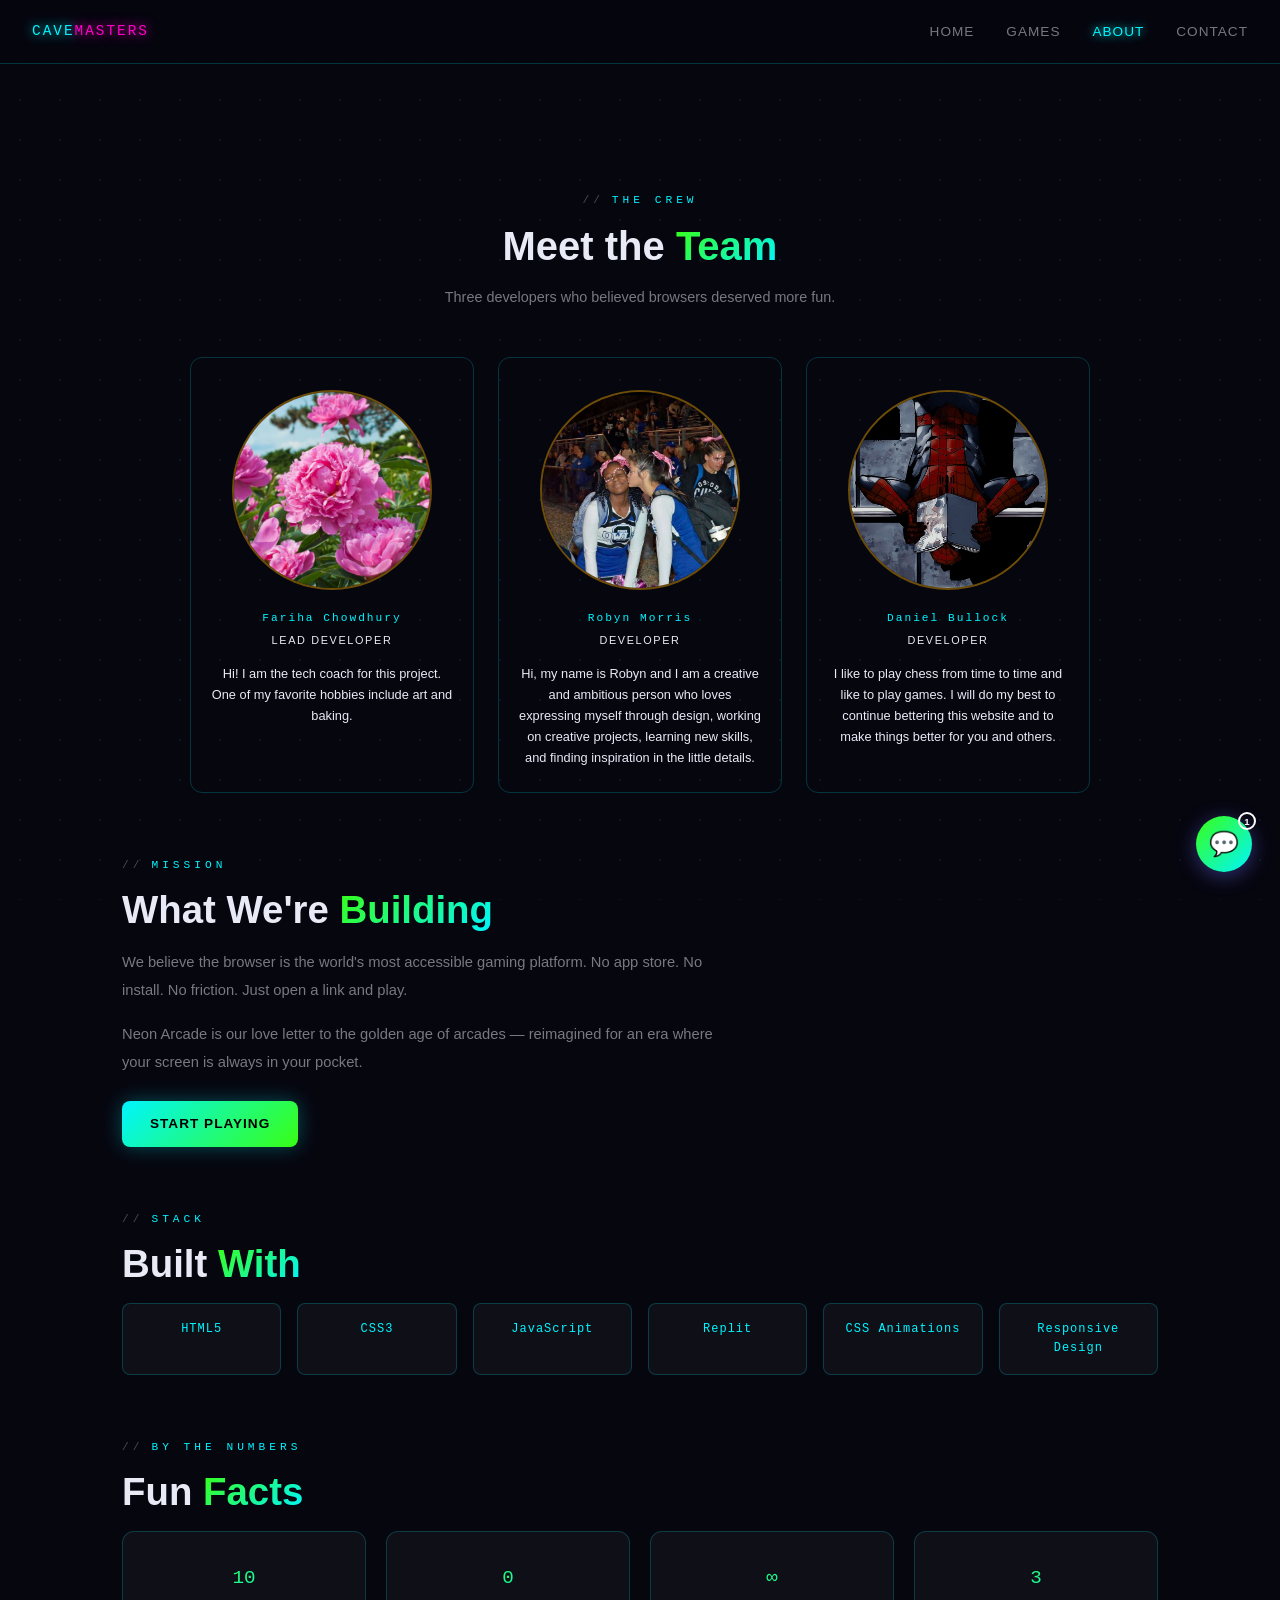
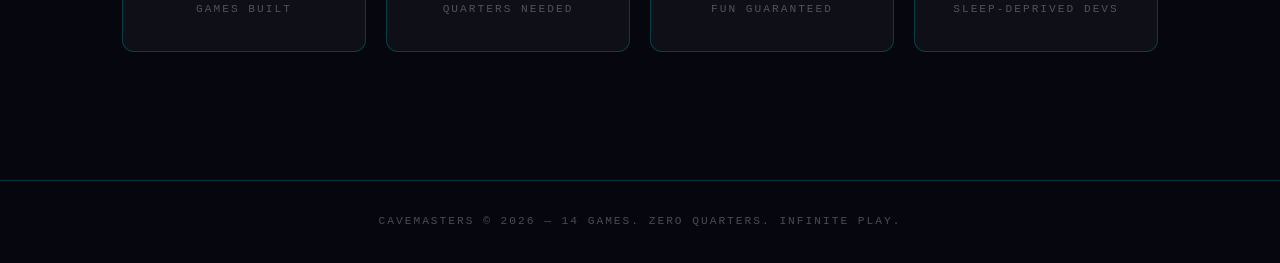
==== commit 6fd547ee: "Add files via upload" ====
--- a/docs/about.html
+++ b/docs/about.html
@@ -3,8 +3,8 @@
 <head>
   <meta charset="UTF-8" />
   <meta name="viewport" content="width=device-width, initial-scale=1.0" />
-  <title>About — NEON ARCADE</title>
-  <meta name="description" content="Meet the team behind Neon Arcade." />
+  <title>About — CAVEMASTERS</title>
+  <meta name="description" content="Meet the team behind Cavemasters." />
   <link rel="preconnect" href="https://fonts.googleapis.com" />
   <link rel="preconnect" href="https://fonts.gstatic.com" crossorigin />
   <link href="https://fonts.googleapis.com/css2?family=Press+Start+2P&family=Inter:wght@300;400;500;600;700&family=JetBrains+Mono:wght@400;600&display=swap" rel="stylesheet" />
@@ -37,7 +37,7 @@
         <div style="text-align:center;padding:4rem 0 3rem">
           <p class="section-label" style="justify-content:center">The Crew</p>
           <h1 class="section-title" style="font-size:2.5rem">Meet the <span>Team</span></h1>
-          <p style="color:var(--text-muted);max-width:500px;margin:0 auto;font-size:0.9rem">Four developers who believed browsers deserved more fun.</p>
+          <p style="color:var(--text-muted);max-width:500px;margin:0 auto;font-size:0.9rem">Three developers who believed browsers deserved more fun.</p>
         </div>
 
         <div class="team-grid" style="margin-bottom:4rem">
@@ -107,7 +107,7 @@
   </main>
 
   <footer>
-    <p>CAVEMASTERS &copy; 2025 &mdash; 10 GAMES. ZERO QUARTERS. INFINITE PLAY.</p>
+    <p>CAVEMASTERS &copy; 2026 &mdash; 14 GAMES. ZERO QUARTERS. INFINITE PLAY.</p>
   </footer>
 
   <script src="app.js"></script>
--- a/docs/style.css
+++ b/docs/style.css
@@ -704,6 +704,52 @@
 .qz-dim    {opacity:0.3;cursor:not-allowed;}
 @media(max-width:480px){.qz-opts,.pw-choices{grid-template-columns:1fr;}}
 
+/* ---- SOUND BAR ---- */
+#arc-sound-bar {
+  position: fixed;
+  bottom: 1rem;
+  left: 1rem;
+  z-index: 9999;
+  display: flex;
+  align-items: center;
+  gap: 0.4rem;
+  background: rgba(6,6,15,0.93);
+  border: 1px solid rgba(0,245,255,0.3);
+  border-radius: 50px;
+  padding: 0.35rem 0.8rem;
+  backdrop-filter: blur(10px);
+  box-shadow: 0 4px 20px rgba(0,0,0,0.5), 0 0 12px rgba(0,245,255,0.08);
+  user-select: none;
+}
+#arc-sound-bar button {
+  background: none;
+  border: none;
+  cursor: pointer;
+  font-size: 1rem;
+  padding: 0.1rem;
+  line-height: 1;
+  transition: transform 0.15s;
+  color: inherit;
+}
+#arc-sound-bar button:hover { transform: scale(1.25); }
+#arc-track-name {
+  font-family: var(--font-mono);
+  font-size: 0.5rem;
+  color: var(--cyan);
+  letter-spacing: 1px;
+  white-space: nowrap;
+  max-width: 100px;
+  overflow: hidden;
+  text-overflow: ellipsis;
+}
+
+/* ---- NEON BREAKOUT ---- */
+#nb-canvas {
+  touch-action: none;
+  image-rendering: pixelated;
+}
+@media(max-width:500px) { #nb-canvas { width: 100%; height: auto; } }
+
 /* ── ABOUT THE TEAM PAGE ── */
 .team-hero { position:relative; min-height:320px; display:flex; align-items:center; justify-content:center; text-align:center; overflow:hidden; background:linear-gradient(160deg,#071a2e 0%,#0b2240 60%,#0f3060 100%); }
 .team-hero::before { content:''; position:absolute; inset:0; background:url('images/HeroBanner.jpg') center/cover no-repeat; opacity:.22; }
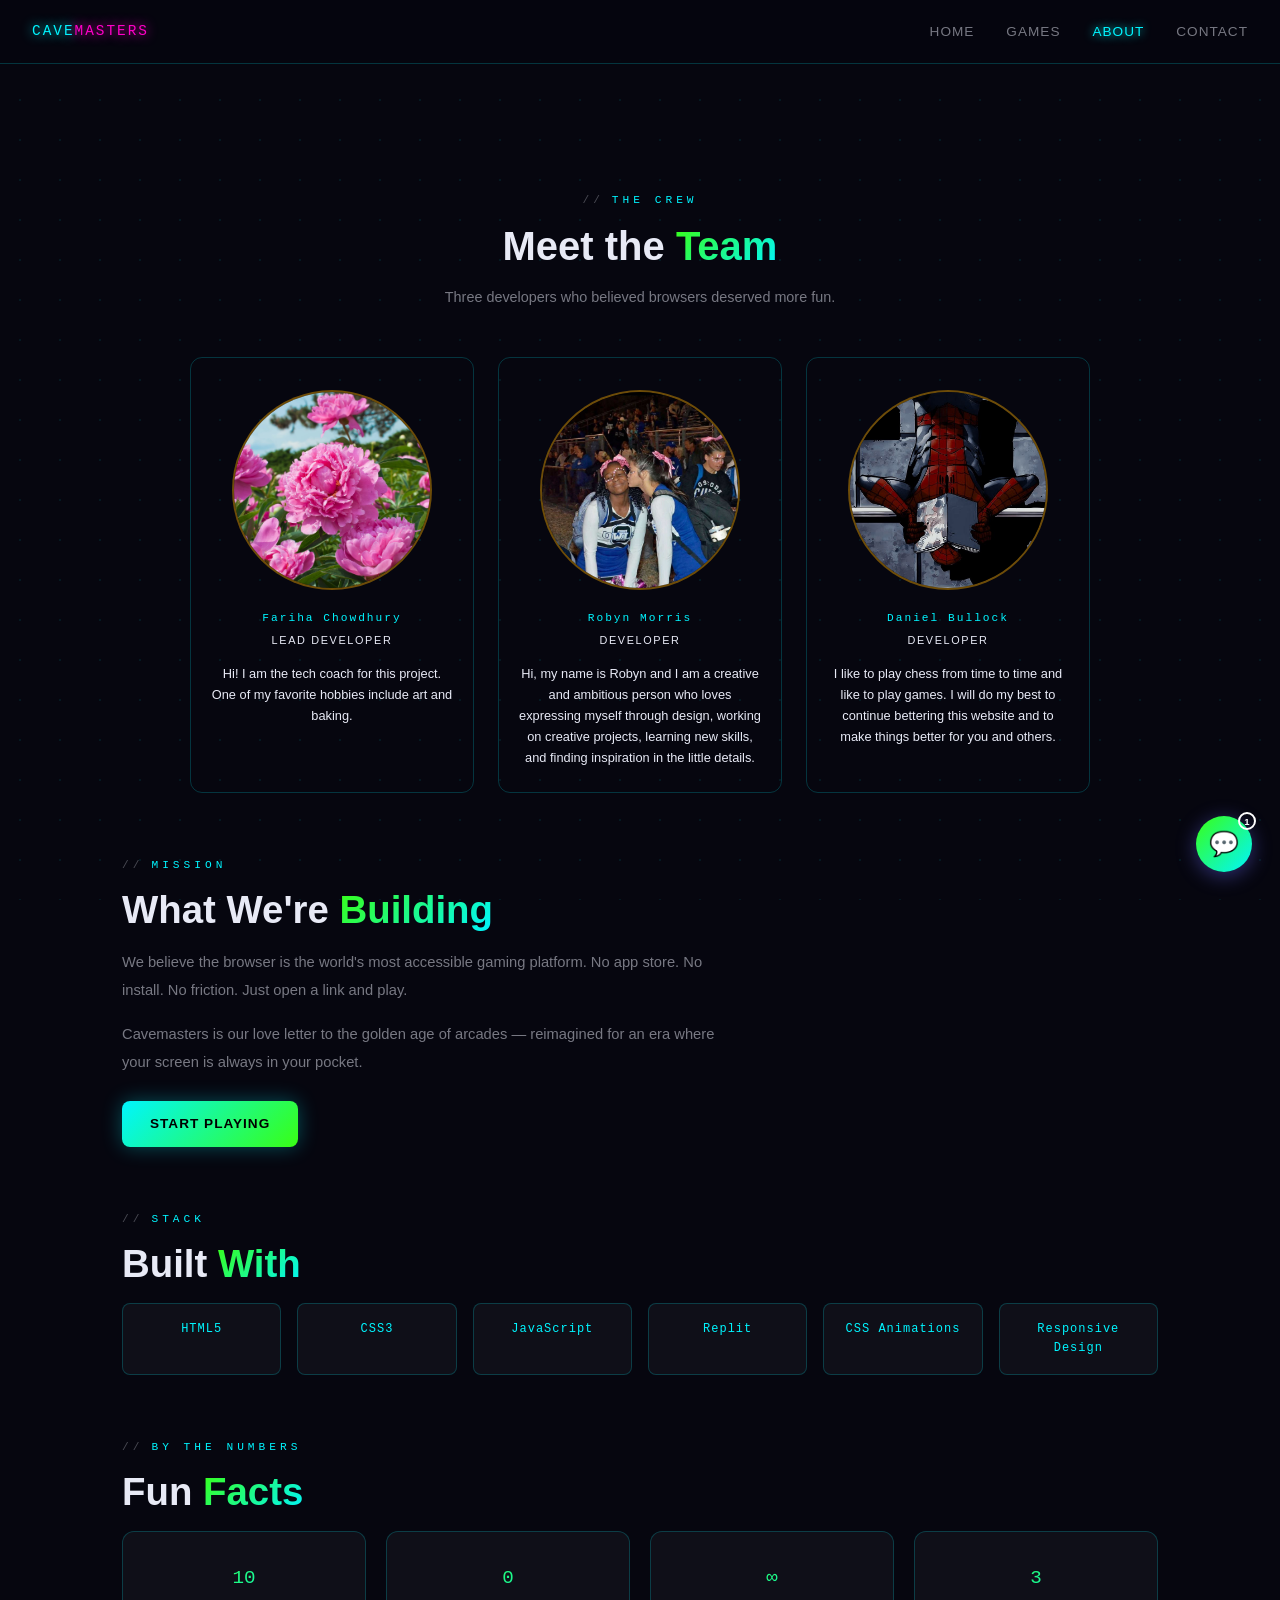
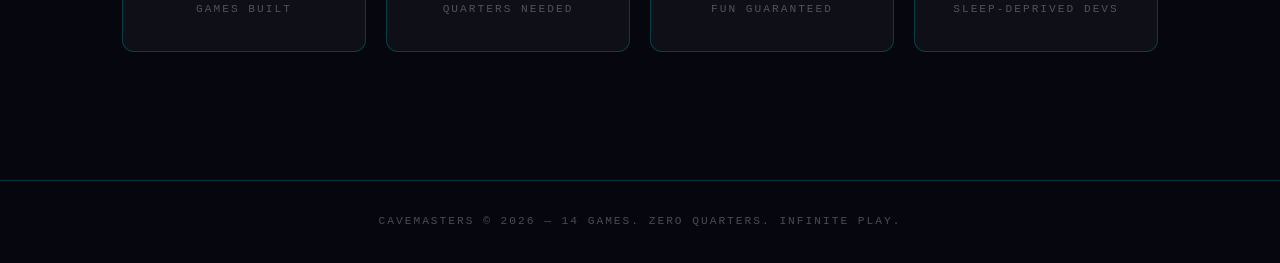
==== commit 863f0916: "Update game name from 'Neon Arcade' to 'Cavemasters'" ====
--- a/docs/about.html
+++ b/docs/about.html
@@ -74,7 +74,7 @@
           <p class="section-label">Mission</p>
           <h2 class="section-title">What We're <span>Building</span></h2>
           <p style="color:var(--text-muted);line-height:1.9;max-width:600px;font-size:0.92rem;margin-bottom:1rem">We believe the browser is the world's most accessible gaming platform. No app store. No install. No friction. Just open a link and play.</p>
-          <p style="color:var(--text-muted);line-height:1.9;max-width:600px;font-size:0.92rem;margin-bottom:1.5rem">Neon Arcade is our love letter to the golden age of arcades — reimagined for an era where your screen is always in your pocket.</p>
+          <p style="color:var(--text-muted);line-height:1.9;max-width:600px;font-size:0.92rem;margin-bottom:1.5rem">Cavemasters is our love letter to the golden age of arcades — reimagined for an era where your screen is always in your pocket.</p>
           <a href="games.html" class="btn btn-primary">Start Playing</a>
         </div>
 
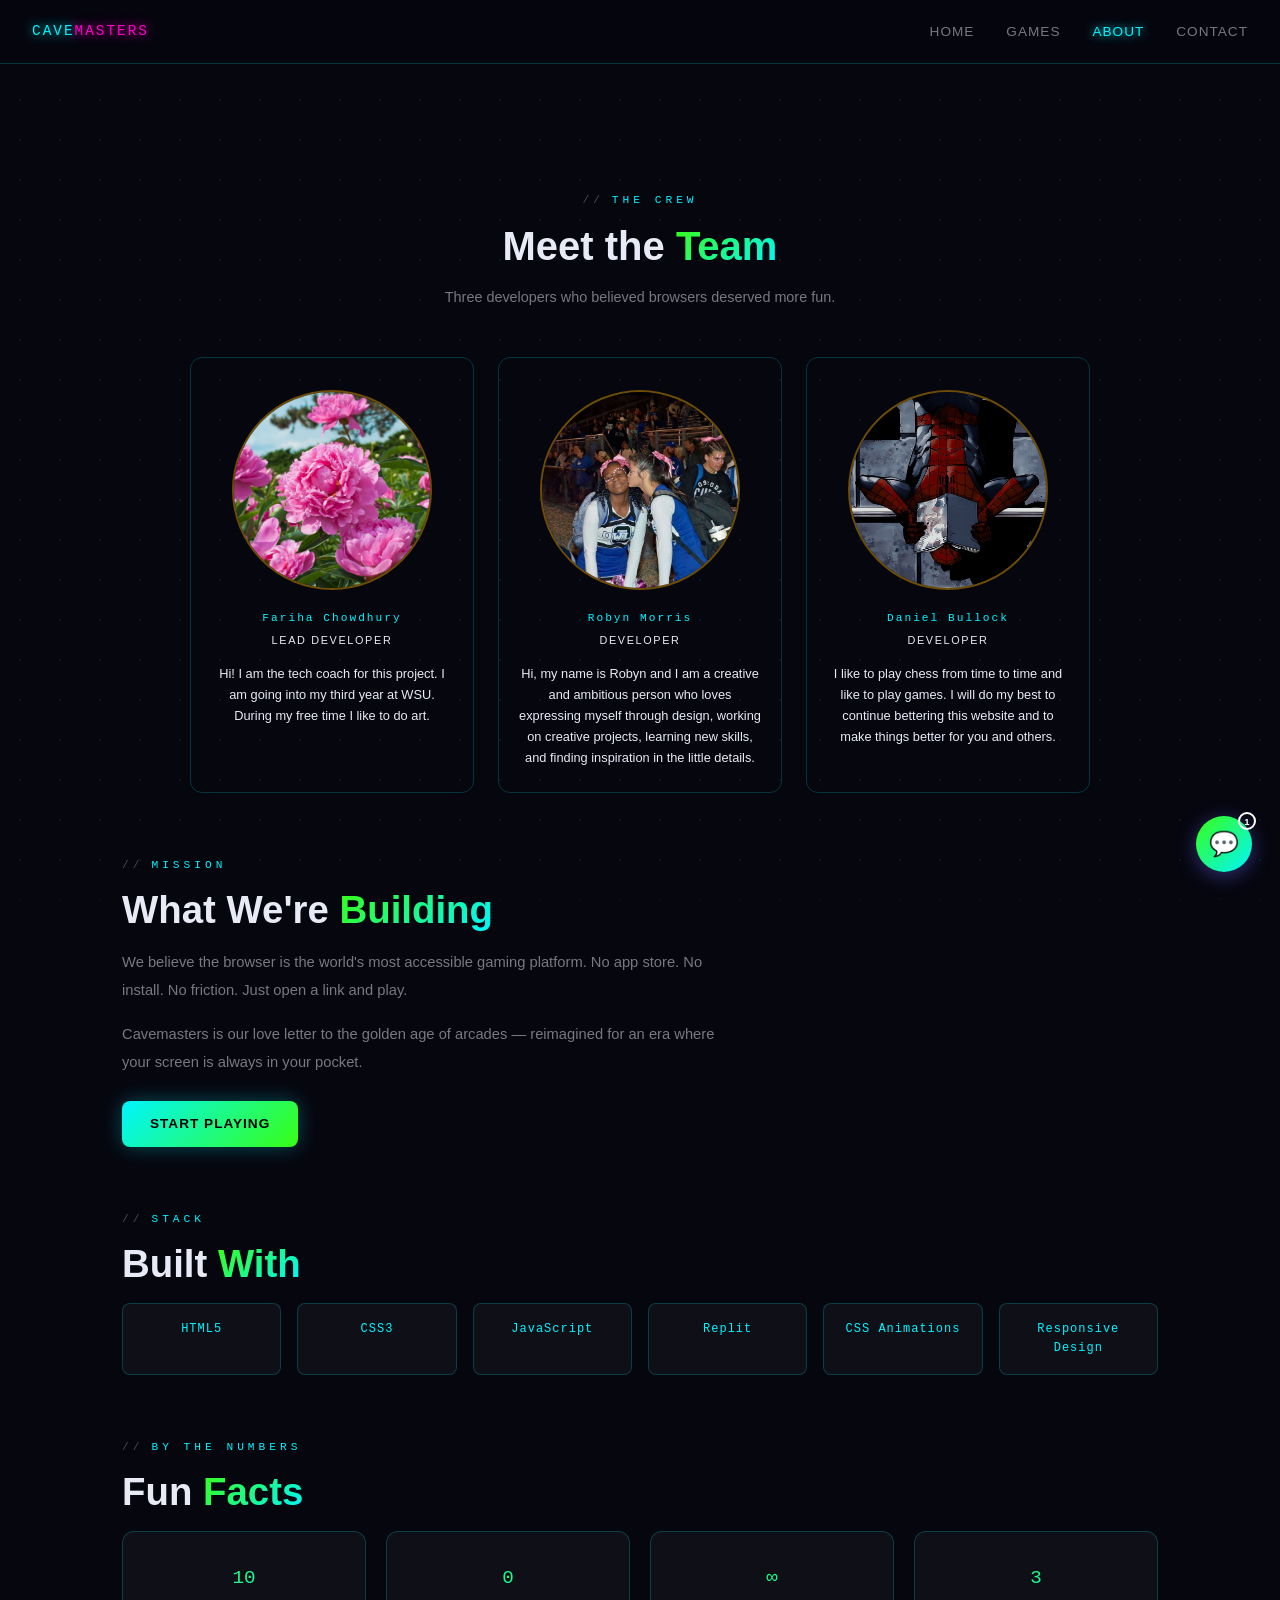
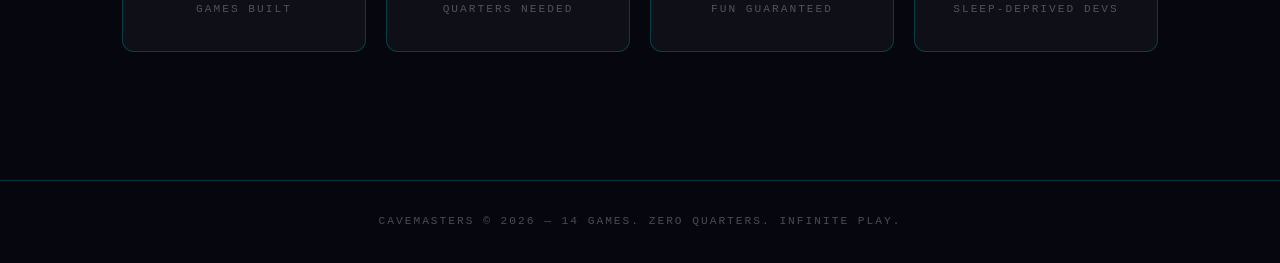
==== commit 7e997451: "Update team bio for Fariha Chowdhury" ====
--- a/docs/about.html
+++ b/docs/about.html
@@ -48,7 +48,7 @@
             </div>
             <div class="team-handle">Fariha Chowdhury</div>
             <div class="team-role">Lead Developer</div>
-            <div class="team-bio">Hi! I am the tech coach for this project. One of my favorite hobbies include art and baking.</div>
+            <div class="team-bio">Hi! I am the tech coach for this project. I am going into my third year at WSU. During my free time I like to do art.</div>
           </div>
           <div class="team-card">
             <div class="team-photo gold">
